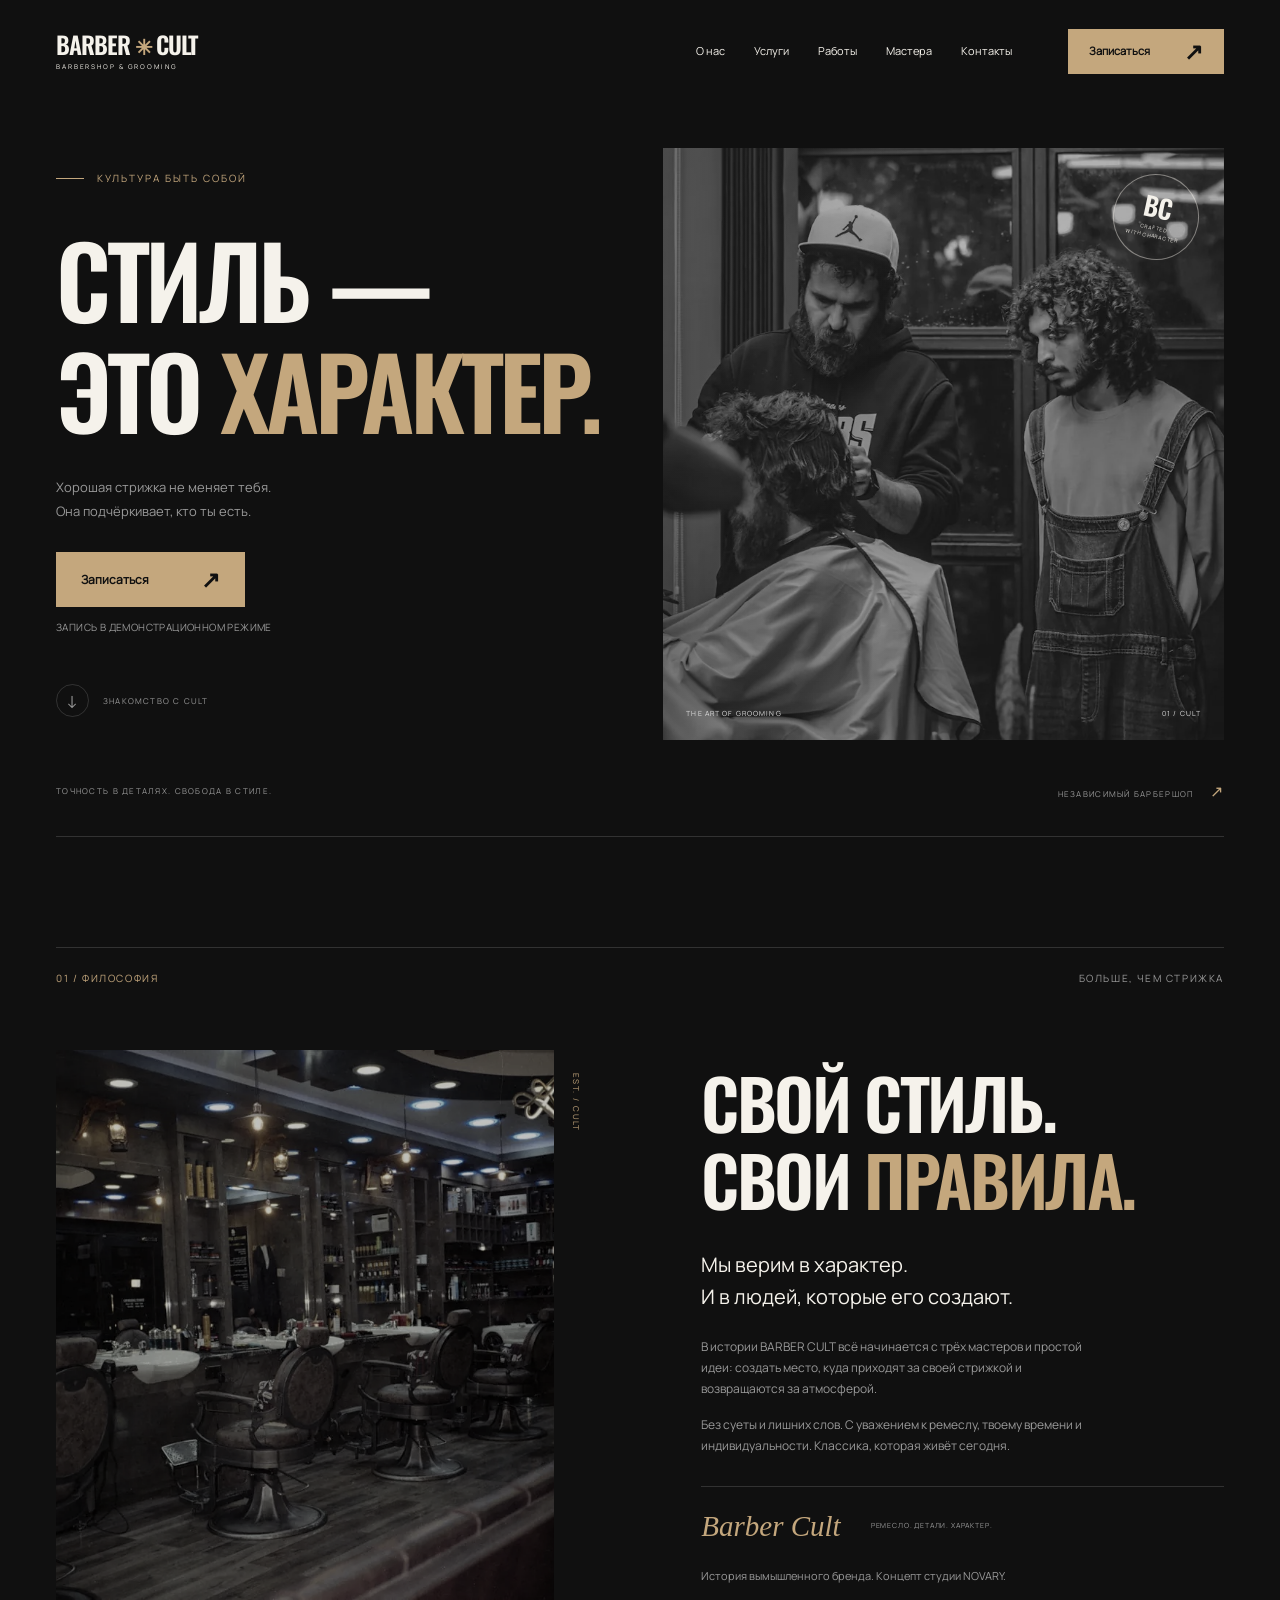
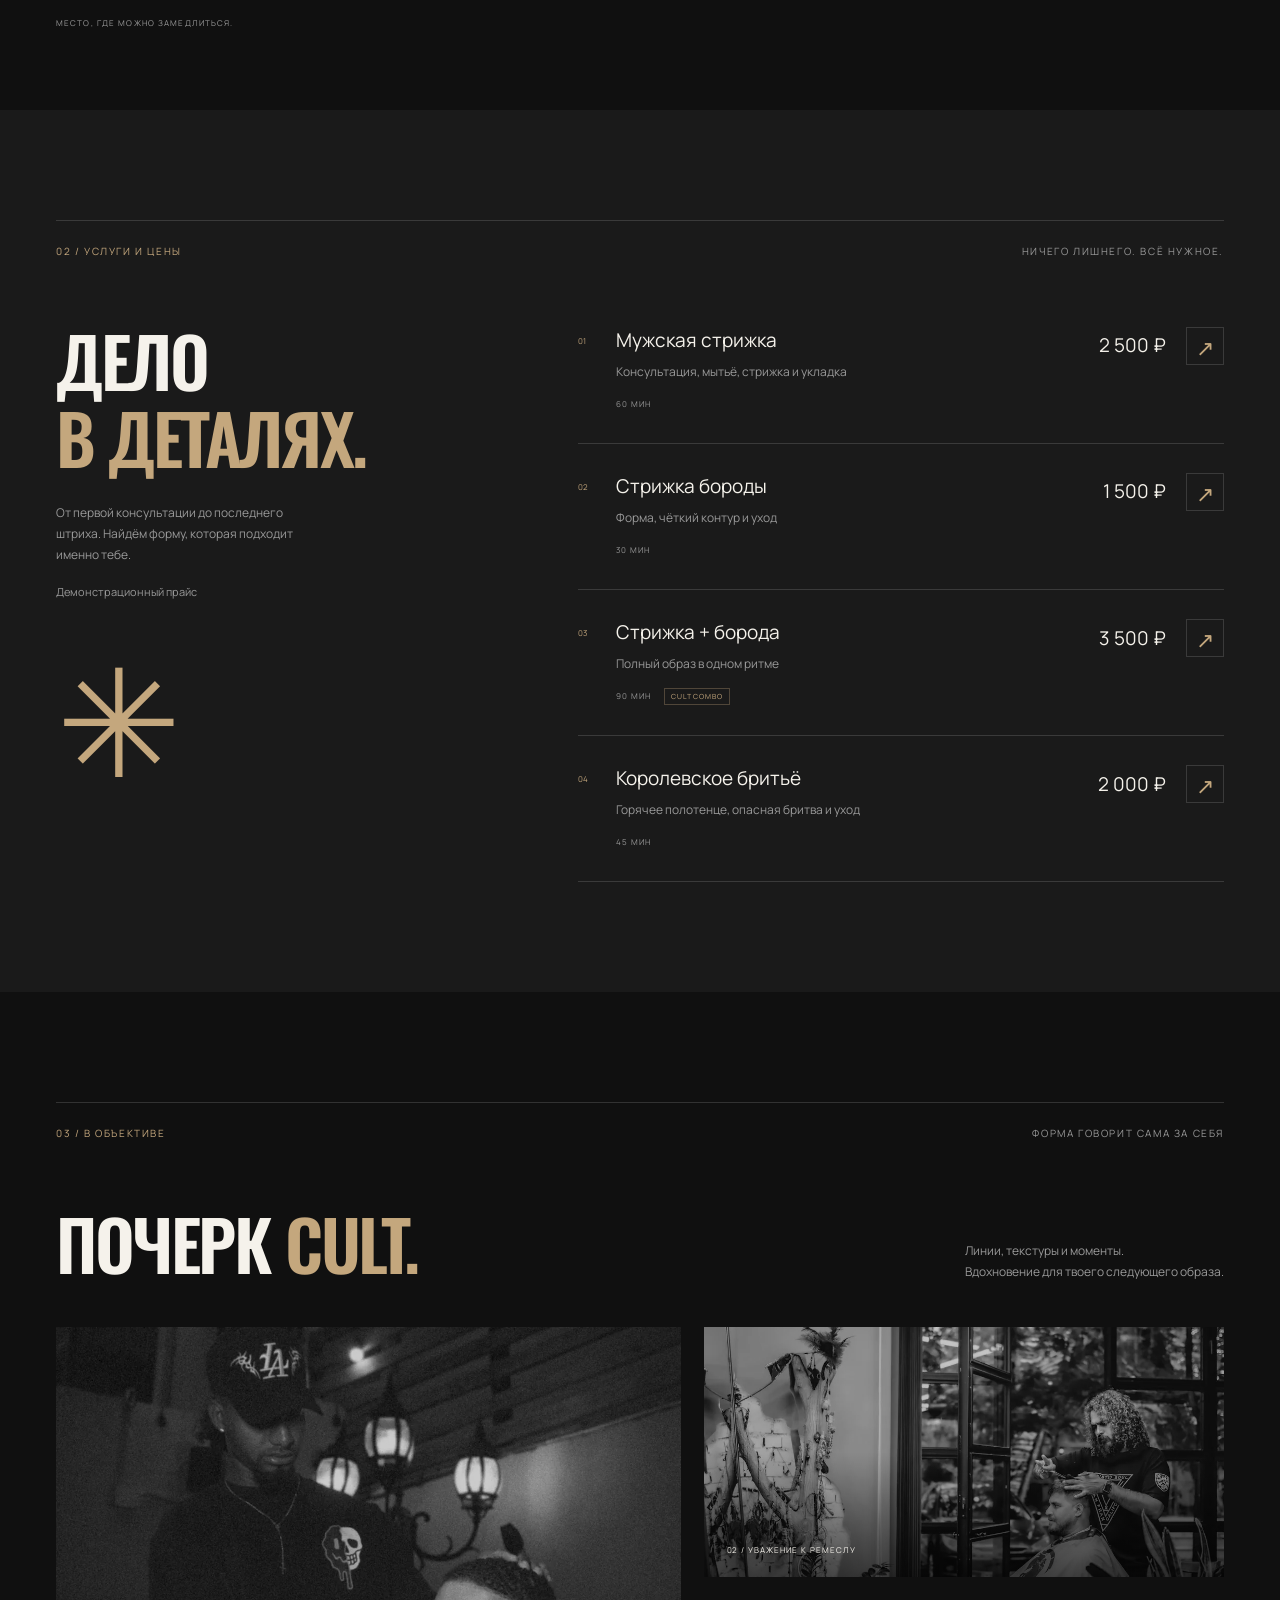
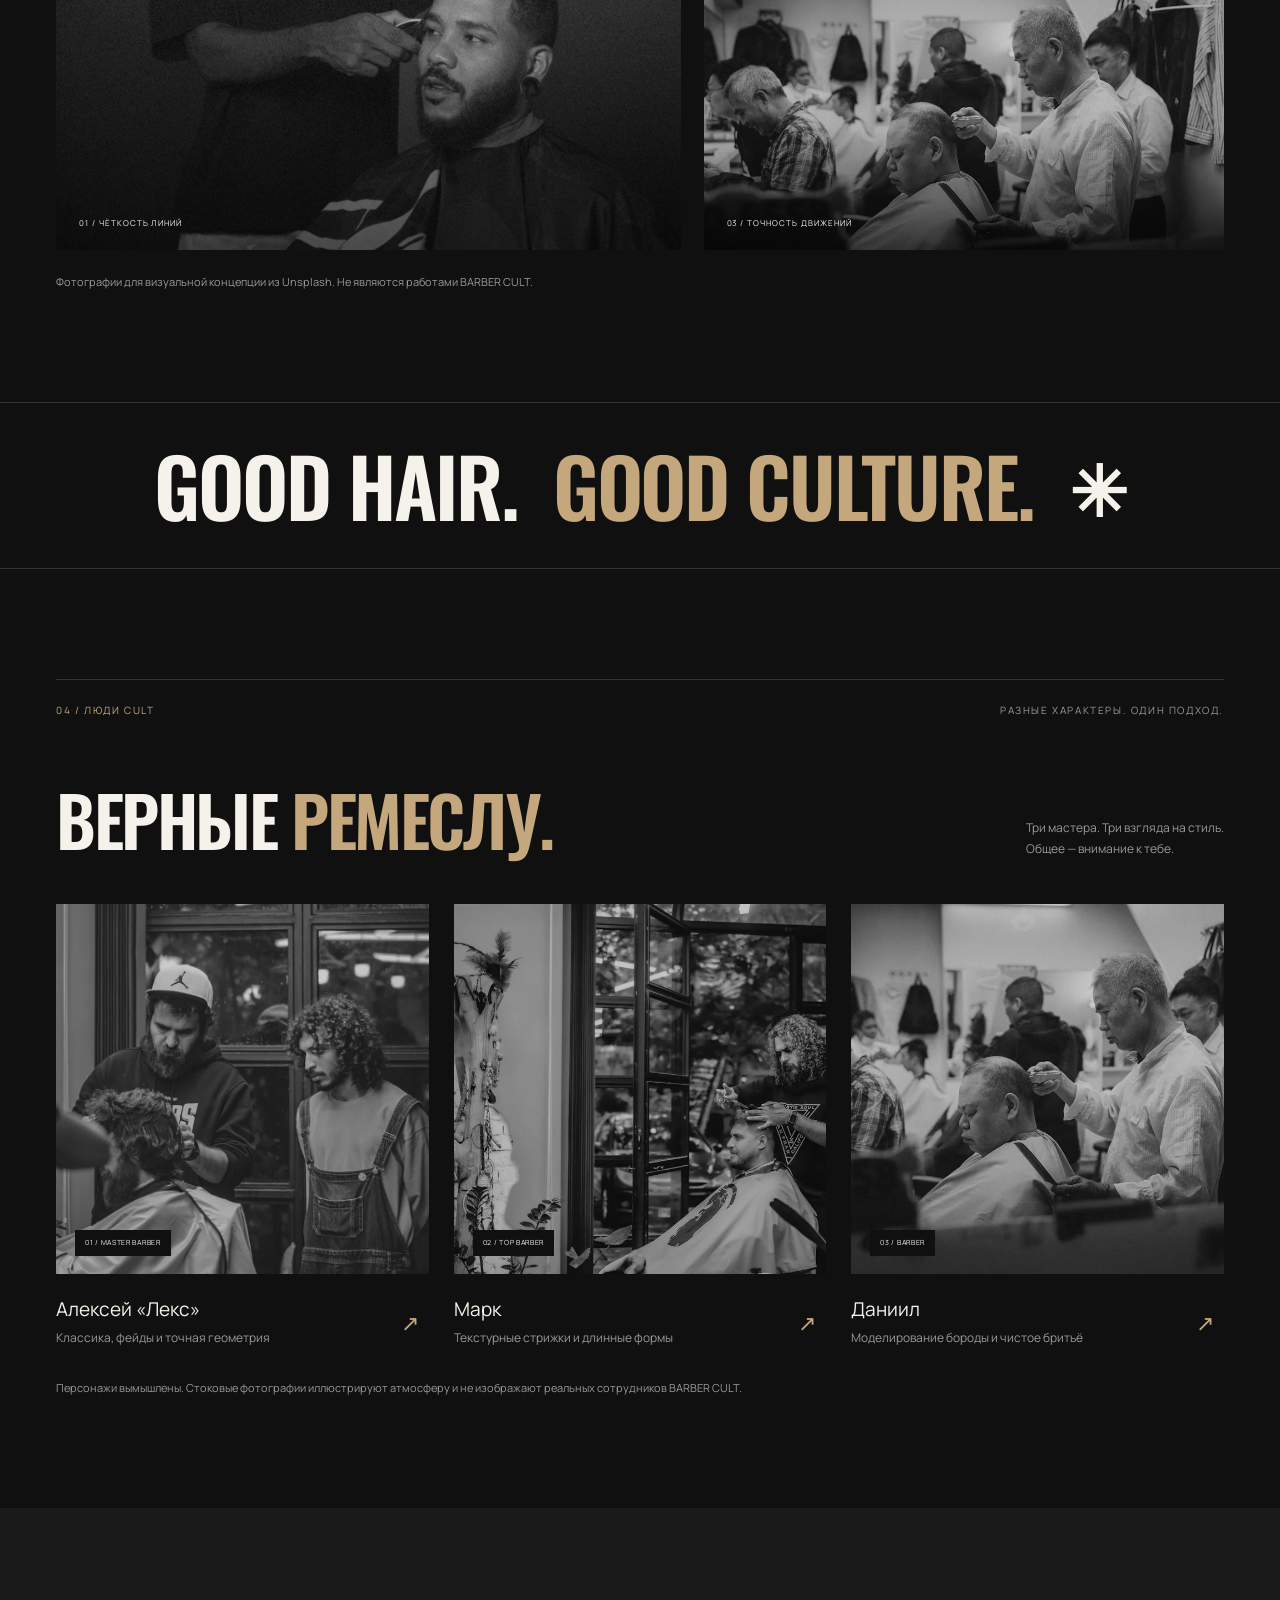
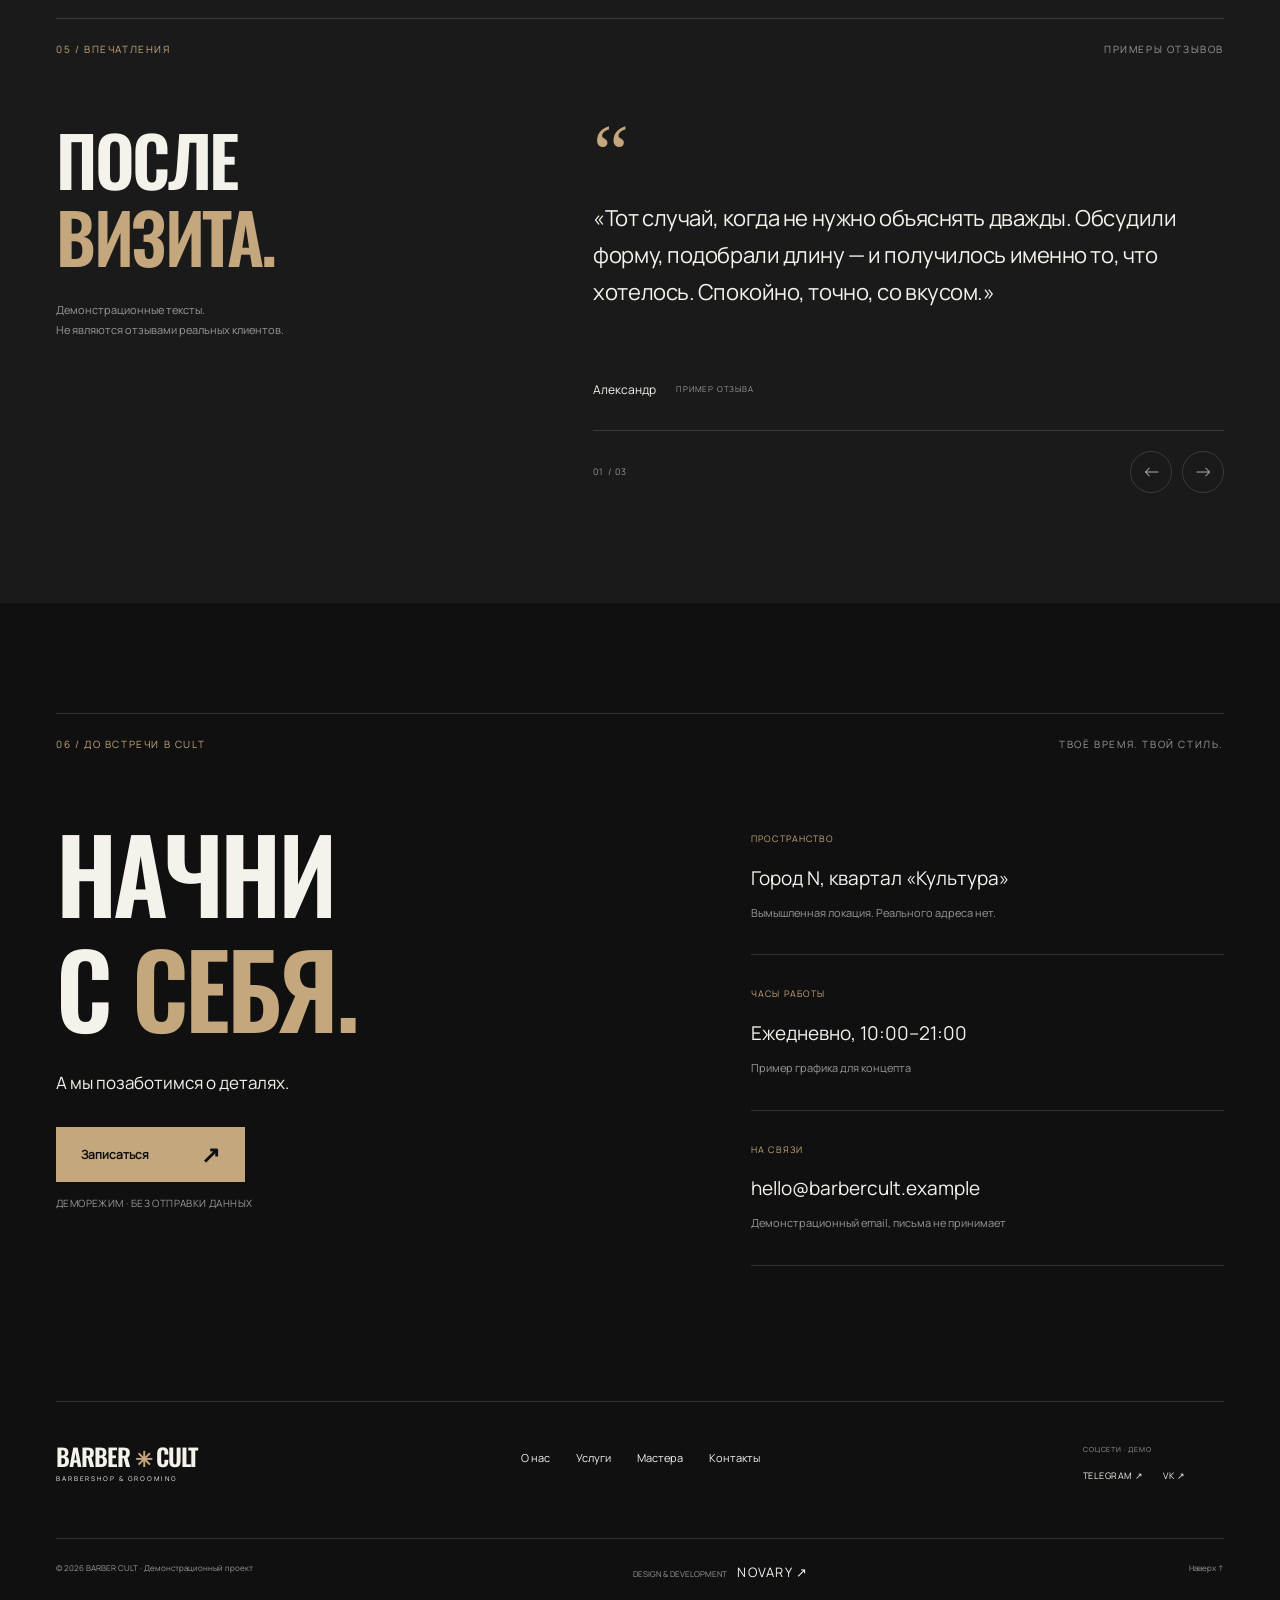
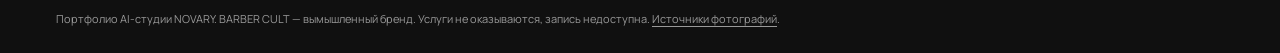
==== index.html @ 25500d40 "feat: complete BARBER CULT landing page" ====
<!doctype html>
<html lang="ru">
<head>
  <meta charset="utf-8">
  <meta name="viewport" content="width=device-width, initial-scale=1">
  <meta name="theme-color" content="#101010">
  <title>BARBER CULT — Стиль — это характер | Концепт NOVARY</title>
  <meta name="description" content="BARBER CULT — концепт барбершопа от AI-студии NOVARY. Мужские стрижки, культура ухода и внимание к деталям. Демонстрационный проект.">
  <meta property="og:title" content="BARBER CULT — Стиль — это характер">
  <meta property="og:description" content="Культура стрижки. Внимание к деталям. Демонстрационный проект NOVARY.">
  <meta property="og:type" content="website">
  <meta property="og:locale" content="ru_RU">
  <!-- После выбора домена: абсолютный og:image, og:url и canonical. -->
  <meta property="og:image" content="assets/images/hero.jpg">
  <meta property="og:image:alt" content="Барбер за работой — визуальная концепция BARBER CULT">
  <meta name="author" content="NOVARY">
  <link rel="icon" href="assets/favicon.svg" type="image/svg+xml">
  <link rel="stylesheet" href="styles.css">
  <script src="script.js" defer></script>
</head>
<body>
  <a class="skip-link" href="#main">Перейти к содержимому</a>
  <header class="header" id="top">
    <a class="logo" href="#top" aria-label="BARBER CULT — на главную">BARBER<span class="logo-star" aria-hidden="true">✳</span>CULT<span class="logo-sub">BARBERSHOP & GROOMING</span></a>
    <nav class="nav" id="navigation" aria-label="Основная навигация">
      <a href="#about">О нас</a><a href="#services">Услуги</a><a href="#gallery">Работы</a><a href="#team">Мастера</a><a href="#contacts">Контакты</a>
    </nav>
    <button type="button" disabled class="button button-small header-book" data-book>Записаться <span aria-hidden="true">↗</span></button>
    <button type="button" disabled class="menu-toggle" aria-controls="navigation" aria-expanded="false" aria-label="Открыть меню"><span></span><span></span></button>
  </header>
  <main id="main" tabindex="-1">
    <section class="hero" aria-labelledby="hero-title">
      <div class="hero-copy">
        <p class="eyebrow"><span class="small-line"></span> КУЛЬТУРА БЫТЬ СОБОЙ</p>
        <h1 id="hero-title">СТИЛЬ —<br>ЭТО <span>ХАРАКТЕР.</span></h1>
        <div class="hero-description"><p>Хорошая стрижка не меняет тебя.<br>Она подчёркивает, кто ты есть.</p><button type="button" disabled class="button" data-book>Записаться <span aria-hidden="true">↗</span></button><span class="micro">ЗАПИСЬ В ДЕМОНСТРАЦИОННОМ РЕЖИМЕ</span></div>
        <a class="scroll-link" href="#about"><span class="round-arrow" aria-hidden="true">↓</span> ЗНАКОМСТВО С CULT</a>
      </div>
      <figure class="hero-visual"><picture><source type="image/webp" srcset="assets/images/hero-small.webp 800w, assets/images/hero.webp 1800w" sizes="(max-width: 760px) calc(100vw - 40px), 48vw"><img src="assets/images/hero.jpg" srcset="assets/images/hero-small.jpg 800w, assets/images/hero.jpg 1800w" sizes="(max-width: 760px) calc(100vw - 40px), 48vw" alt="Барбер работает над стрижкой в атмосферной мастерской" width="1800" height="3200" fetchpriority="high"></picture><figcaption><span>THE ART OF GROOMING</span><span>01 / CULT</span></figcaption><div class="hero-seal" aria-hidden="true">BC<span>CRAFTED<br>WITH CHARACTER</span></div></figure>
      <div class="hero-bottom"><span>ТОЧНОСТЬ В ДЕТАЛЯХ. СВОБОДА В СТИЛЕ.</span><span>НЕЗАВИСИМЫЙ БАРБЕРШОП <span class="accent">↗</span></span></div>
    </section>

    <section class="section about container" id="about" aria-labelledby="about-title">
      <div class="section-kicker reveal"><span>01 / ФИЛОСОФИЯ</span><span>БОЛЬШЕ, ЧЕМ СТРИЖКА</span></div>
      <div class="about-grid">
        <figure class="about-photo reveal"><picture><source type="image/webp" srcset="assets/images/interior.webp"><img src="assets/images/interior.jpg" alt="Винтажные кожаные кресла и зеркала в барбершопе" width="1100" height="754" loading="lazy" decoding="async"></picture><figcaption>МЕСТО, ГДЕ МОЖНО ЗАМЕДЛИТЬСЯ.</figcaption></figure>
        <div class="about-copy reveal"><h2 id="about-title">СВОЙ СТИЛЬ.<br>СВОИ <span class="accent">ПРАВИЛА.</span></h2><p class="lead">Мы верим в характер.<br>И в людей, которые его создают.</p><p>В истории BARBER CULT всё начинается с трёх мастеров и простой идеи: создать место, куда приходят за своей стрижкой и возвращаются за атмосферой.</p><p>Без суеты и лишних слов. С уважением к ремеслу, твоему времени и индивидуальности. Классика, которая живёт сегодня.</p><div class="about-signature"><span class="signature">Barber Cult</span><span class="micro">РЕМЕСЛО. ДЕТАЛИ. ХАРАКТЕР.</span></div><p class="demo-note">История вымышленного бренда. Концепт студии NOVARY.</p></div>
      </div>
    </section>

    <section class="section services" id="services" aria-labelledby="services-title"><div class="container">
      <div class="section-kicker reveal"><span>02 / УСЛУГИ И ЦЕНЫ</span><span>НИЧЕГО ЛИШНЕГО. ВСЁ НУЖНОЕ.</span></div>
      <div class="services-layout"><div class="services-intro reveal"><h2 id="services-title">ДЕЛО<br><span class="accent">В ДЕТАЛЯХ.</span></h2><p>От первой консультации до последнего штриха. Найдём форму, которая подходит именно тебе.</p><span class="demo-note">Демонстрационный прайс</span><div class="craft-mark" aria-hidden="true">✳</div></div>
      <div class="service-list reveal">
        <article class="service-row"><span class="service-number">01</span><div><h3>Мужская стрижка</h3><p>Консультация, мытьё, стрижка и укладка</p><span class="micro">60 МИН</span></div><div class="service-end"><span class="price">2 500 ₽</span><button type="button" disabled data-book data-service="Мужская стрижка" aria-label="Выбрать мужскую стрижку" class="service-arrow">↗</button></div></article>
        <article class="service-row"><span class="service-number">02</span><div><h3>Стрижка бороды</h3><p>Форма, чёткий контур и уход</p><span class="micro">30 МИН</span></div><div class="service-end"><span class="price">1 500 ₽</span><button type="button" disabled data-book data-service="Стрижка бороды" aria-label="Выбрать стрижку бороды" class="service-arrow">↗</button></div></article>
        <article class="service-row"><span class="service-number">03</span><div><h3>Стрижка + борода</h3><p>Полный образ в одном ритме</p><span class="micro">90 МИН <span class="service-tag">CULT COMBO</span></span></div><div class="service-end"><span class="price">3 500 ₽</span><button type="button" disabled data-book data-service="Стрижка + борода" aria-label="Выбрать комплекс стрижка и борода" class="service-arrow">↗</button></div></article>
        <article class="service-row"><span class="service-number">04</span><div><h3>Королевское бритьё</h3><p>Горячее полотенце, опасная бритва и уход</p><span class="micro">45 МИН</span></div><div class="service-end"><span class="price">2 000 ₽</span><button type="button" disabled data-book data-service="Королевское бритьё" aria-label="Выбрать королевское бритьё" class="service-arrow">↗</button></div></article>
      </div></div>
    </div></section>

    <section class="section gallery container" id="gallery" aria-labelledby="gallery-title">
      <div class="section-kicker reveal"><span>03 / В ОБЪЕКТИВЕ</span><span>ФОРМА ГОВОРИТ САМА ЗА СЕБЯ</span></div>
      <div class="section-heading reveal"><h2 id="gallery-title">ПОЧЕРК <span class="accent">CULT.</span></h2><p>Линии, текстуры и моменты.<br>Вдохновение для твоего следующего образа.</p></div>
      <div class="gallery-grid">
        <figure class="gallery-item gallery-tall reveal"><picture><source type="image/webp" srcset="assets/images/detail.webp"><img src="assets/images/detail.jpg" alt="Точная работа машинкой над контуром мужской стрижки" width="1000" height="1777" loading="lazy" decoding="async"></picture><figcaption><span>01 / ЧЁТКОСТЬ ЛИНИЙ</span></figcaption></figure>
        <figure class="gallery-item reveal"><picture><source type="image/webp" srcset="assets/images/craft.webp"><img src="assets/images/craft.jpg" alt="Мастер создаёт форму стрижки" width="1000" height="667" loading="lazy" decoding="async"></picture><figcaption><span>02 / УВАЖЕНИЕ К РЕМЕСЛУ</span></figcaption></figure>
        <figure class="gallery-item reveal"><picture><source type="image/webp" srcset="assets/images/barber.webp"><img src="assets/images/barber.jpg" alt="Процесс стрижки ножницами и расчёской" width="1000" height="667" loading="lazy" decoding="async"></picture><figcaption><span>03 / ТОЧНОСТЬ ДВИЖЕНИЙ</span></figcaption></figure>
      </div><p class="demo-note gallery-note">Фотографии для визуальной концепции из Unsplash. Не являются работами BARBER CULT.</p>
    </section>

    <div class="statement" aria-hidden="true"><span>GOOD HAIR.</span><span class="accent">GOOD CULTURE.</span><span>✳</span></div>

    <section class="section team container" id="team" aria-labelledby="team-title">
      <div class="section-kicker reveal"><span>04 / ЛЮДИ CULT</span><span>РАЗНЫЕ ХАРАКТЕРЫ. ОДИН ПОДХОД.</span></div>
      <div class="section-heading reveal"><h2 id="team-title">ВЕРНЫЕ <span class="accent">РЕМЕСЛУ.</span></h2><p>Три мастера. Три взгляда на стиль.<br>Общее — внимание к тебе.</p></div>
      <div class="team-grid">
        <article class="team-member reveal"><div class="team-image"><picture><source type="image/webp" srcset="assets/images/hero-small.webp 800w, assets/images/hero.webp 1800w" sizes="(max-width: 760px) calc(100vw - 40px), (max-width: 1100px) calc((100vw - 114px) / 3), (max-width: 1440px) calc((100vw - 162px) / 3), 426px"><img src="assets/images/hero.jpg" srcset="assets/images/hero-small.jpg 800w, assets/images/hero.jpg 1800w" sizes="(max-width: 760px) calc(100vw - 40px), (max-width: 1100px) calc((100vw - 114px) / 3), (max-width: 1440px) calc((100vw - 162px) / 3), 426px" alt="Иллюстрация образа барбера для концепта Алексея" width="1800" height="3200" loading="lazy" decoding="async" class="portrait-one"></picture><span>01 / MASTER BARBER</span></div><div class="team-caption"><div><h3>Алексей «Лекс»</h3><p>Классика, фейды и точная геометрия</p></div><button type="button" disabled class="service-arrow" data-book data-master="Алексей «Лекс»" aria-label="Выбрать мастера Алексея">↗</button></div></article>
        <article class="team-member reveal"><div class="team-image"><picture><source type="image/webp" srcset="assets/images/craft.webp"><img src="assets/images/craft.jpg" alt="Иллюстрация образа барбера для концепта Марка" width="1000" height="667" loading="lazy" decoding="async" class="portrait-two"></picture><span>02 / TOP BARBER</span></div><div class="team-caption"><div><h3>Марк</h3><p>Текстурные стрижки и длинные формы</p></div><button type="button" disabled class="service-arrow" data-book data-master="Марк" aria-label="Выбрать мастера Марка">↗</button></div></article>
        <article class="team-member reveal"><div class="team-image"><picture><source type="image/webp" srcset="assets/images/barber.webp"><img src="assets/images/barber.jpg" alt="Иллюстрация образа барбера для концепта Даниила" width="1000" height="667" loading="lazy" decoding="async" class="portrait-three"></picture><span>03 / BARBER</span></div><div class="team-caption"><div><h3>Даниил</h3><p>Моделирование бороды и чистое бритьё</p></div><button type="button" disabled class="service-arrow" data-book data-master="Даниил" aria-label="Выбрать мастера Даниила">↗</button></div></article>
      </div><p class="demo-note">Персонажи вымышлены. Стоковые фотографии иллюстрируют атмосферу и не изображают реальных сотрудников BARBER CULT.</p>
    </section>

    <section class="section reviews" id="reviews" aria-labelledby="reviews-title"><div class="container"><div class="section-kicker reveal"><span>05 / ВПЕЧАТЛЕНИЯ</span><span>ПРИМЕРЫ ОТЗЫВОВ</span></div><div class="reviews-layout"><div class="reveal"><h2 id="reviews-title">ПОСЛЕ<br><span class="accent">ВИЗИТА.</span></h2><p class="demo-note">Демонстрационные тексты.<br>Не являются отзывами реальных клиентов.</p></div><div class="review-content reveal"><span class="quote-mark" aria-hidden="true">“</span><div class="review" aria-live="polite" aria-atomic="true"><blockquote id="review-text">«Тот случай, когда не нужно объяснять дважды. Обсудили форму, подобрали длину — и получилось именно то, что хотелось. Спокойно, точно, со вкусом.»</blockquote><div class="review-author"><span id="review-author">Александр</span><span>ПРИМЕР ОТЗЫВА</span></div></div><div class="review-controls"><span class="micro"><span id="review-index">01</span> / 03</span><div><button type="button" disabled id="review-prev" class="round-arrow" aria-label="Предыдущий пример отзыва">←</button><button type="button" disabled id="review-next" class="round-arrow" aria-label="Следующий пример отзыва">→</button></div></div></div></div></div></section>

    <section class="section contacts container" id="contacts" aria-labelledby="contacts-title"><div class="section-kicker reveal"><span>06 / ДО ВСТРЕЧИ В CULT</span><span>ТВОЁ ВРЕМЯ. ТВОЙ СТИЛЬ.</span></div><div class="contacts-layout"><div class="reveal"><h2 id="contacts-title">НАЧНИ<br>С <span class="accent">СЕБЯ.</span></h2><p class="lead">А мы позаботимся о деталях.</p><button type="button" disabled class="button" data-book>Записаться <span aria-hidden="true">↗</span></button><p class="micro booking-caption">ДЕМОРЕЖИМ · БЕЗ ОТПРАВКИ ДАННЫХ</p></div><div class="contact-details reveal"><div><span class="micro accent">ПРОСТРАНСТВО</span><p>Город N, квартал «Культура»</p><span class="demo-note">Вымышленная локация. Реального адреса нет.</span></div><div><span class="micro accent">ЧАСЫ РАБОТЫ</span><p>Ежедневно, 10:00–21:00</p><span class="demo-note">Пример графика для концепта</span></div><div><span class="micro accent">НА СВЯЗИ</span><p>hello@barbercult.example</p><span class="demo-note">Демонстрационный email, письма не принимает</span></div></div></div></section>
  </main>
  <footer class="footer container"><div class="footer-main"><a class="logo" href="#top">BARBER<span class="logo-star" aria-hidden="true">✳</span>CULT<span class="logo-sub">BARBERSHOP & GROOMING</span></a><nav aria-label="Навигация в подвале"><a href="#about">О нас</a><a href="#services">Услуги</a><a href="#team">Мастера</a><a href="#contacts">Контакты</a></nav><div class="socials"><span class="micro">СОЦСЕТИ · ДЕМО</span><button type="button" disabled class="text-button" data-social="Telegram">TELEGRAM ↗</button><button type="button" disabled class="text-button" data-social="VK">VK ↗</button></div></div><div class="footer-bottom"><span>© <span id="year">2026</span> BARBER CULT · Демонстрационный проект</span><span>DESIGN & DEVELOPMENT <a href="#project-note" class="studio">NOVARY ↗</a></span><a href="#top">Наверх ↑</a></div><p id="project-note" class="project-note">Портфолио AI-студии NOVARY. BARBER CULT — вымышленный бренд. Услуги не оказываются, запись недоступна. <a href="credits.html">Источники фотографий</a>.</p></footer>
  <dialog id="booking-dialog" aria-labelledby="dialog-title" aria-describedby="dialog-description"><button type="button" disabled class="dialog-close" aria-label="Закрыть окно">×</button><p class="eyebrow">BARBER CULT / ДЕМОРЕЖИМ</p><h2 id="dialog-title">ТВОЙ СЛЕДУЮЩИЙ<br><span class="accent">ОБРАЗ.</span></h2><p id="dialog-description">Это демонстрационный проект NOVARY. Настоящая запись недоступна: данные не собираются и никуда не отправляются.</p><p id="booking-selection" class="booking-selection" hidden></p><div class="dialog-actions"><button type="button" disabled class="button" id="dialog-services">Посмотреть услуги <span aria-hidden="true">↗</span></button><button type="button" disabled class="text-button dialog-dismiss">Вернуться на сайт</button></div></dialog>
  <noscript><p class="noscript-note">JavaScript отключён. Навигация и информация доступны. Запись в этом демонстрационном проекте не ведётся.</p></noscript>
</body>
</html>
---- styles.css ----
@font-face{font-family:Oswald;src:url('assets/fonts/oswald.woff') format('woff'),url('assets/fonts/oswald.ttf') format('truetype');font-style:normal;font-weight:600;font-display:swap}
@font-face{font-family:Manrope;src:url('assets/fonts/manrope.woff') format('woff'),url('assets/fonts/manrope.ttf') format('truetype');font-style:normal;font-weight:400;font-display:swap}
:root{--bg:#101010;--surface:#1a1a1a;--text:#f5f2eb;--muted:#999;--accent:#c4a77d;--line:#ffffff24;--heading:Oswald,'Arial Narrow',Impact,sans-serif;--body:Manrope,Arial,sans-serif}
[hidden]{display:none!important}
*{box-sizing:border-box}html{scroll-behavior:smooth;scroll-padding-top:100px}body{margin:0;background:var(--bg);color:var(--text);font:14px/1.75 var(--body);-webkit-font-smoothing:antialiased}body.locked{overflow:hidden}::selection{background:var(--accent);color:var(--bg)}a{color:inherit;text-decoration:none}button{font:inherit;color:inherit;cursor:pointer}button,a{-webkit-tap-highlight-color:transparent}button{border:0}button:disabled{opacity:.4;cursor:not-allowed}button:active{transform:translateY(1px)}:focus-visible{outline:2px solid var(--accent);outline-offset:6px}img{display:block;width:100%;height:100%;object-fit:cover}figure,p,h1,h2,h3,blockquote{margin:0}p{color:var(--muted)}h1,h2{font-family:var(--heading);font-weight:600;line-height:1.12;letter-spacing:-.035em}h2{font-size:clamp(46px,5.4vw,80px)}h3{font-size:20px;font-weight:400;line-height:1.4}.accent{color:var(--accent)}.container{width:calc(100% - 112px);max-width:1328px;margin-inline:auto}.section{padding-block:110px}.section-kicker{display:flex;justify-content:space-between;gap:24px;border-top:1px solid var(--line);padding-top:22px;margin-bottom:62px;font-size:10px;letter-spacing:.16em}.section-kicker>span:first-child{color:var(--accent)}.section-kicker>span:last-child{color:var(--muted)}.eyebrow{font-size:10px;letter-spacing:.2em;color:var(--accent);display:flex;align-items:center;gap:13px}.small-line{width:28px;height:1px;background:var(--accent)}.micro{font-size:9px;line-height:1.7;letter-spacing:.12em}.demo-note{font-size:11px;line-height:1.8;color:var(--muted)}.button{min-height:54px;display:inline-flex;justify-content:space-between;align-items:center;gap:52px;padding:15px 24px;background:var(--accent);color:var(--bg);font-size:12px;font-weight:600;border:1px solid var(--accent);transition:background .25s,border-color .25s}.button:hover{background:#ddc6a5;border-color:#ddc6a5}.button>span{font-size:23px;line-height:1}.button-small{min-height:44px;padding:10px 20px;font-size:11px;gap:34px}.round-arrow{display:inline-grid;place-items:center;width:42px;height:42px;border:1px solid var(--line);border-radius:50%;font-size:19px;background:transparent;transition:color .25s,border-color .25s,background .25s}.round-arrow:hover{border-color:var(--accent);color:var(--accent)}.header{height:102px;padding-inline:56px;display:flex;align-items:center;gap:30px;max-width:1600px;margin:auto}.logo{font-family:var(--heading);font-size:24px;font-weight:600;line-height:1;white-space:nowrap;letter-spacing:-.045em;position:relative}.logo-star{font-size:21px;color:var(--accent);padding-inline:5px}.logo-sub{display:block;font-family:var(--body);font-size:6.5px;letter-spacing:.29em;font-weight:400;margin-top:8px}.nav{display:flex;gap:29px;margin-left:auto;margin-right:26px;font-size:11px}.nav a,.footer nav a{transition:color .2s}.nav a:hover,.nav a[aria-current],.footer a:hover{color:var(--accent)}.menu-toggle{display:none}.hero{position:relative;max-width:1600px;margin:auto;padding:46px 56px 0;display:grid;grid-template-columns:1fr 48%;min-height:735px}.hero-copy{padding-top:22px;position:relative;z-index:2}.hero h1{font-size:clamp(70px,7.75vw,122px);line-height:1.12;position:relative;margin-top:35px;margin-right:-185px;letter-spacing:-.04em;pointer-events:none}.hero h1>span{color:var(--accent)}.hero-description{margin-top:30px}.hero-description p{font-size:13px;line-height:1.9;max-width:300px;margin-bottom:28px}.hero-description .micro{display:block;color:var(--muted);font-size:7px;margin-top:12px;letter-spacing:.1em}.scroll-link{margin-top:48px;display:inline-flex;align-items:center;gap:14px;font-size:8px;letter-spacing:.15em;color:var(--muted)}.scroll-link:hover{color:var(--text)}.scroll-link .round-arrow{width:33px;height:33px;font-size:17px}.hero-visual{position:relative;height:592px;background:var(--surface)}.hero-visual img{object-position:50% 52%;filter:grayscale(1) brightness(.7);height:100%}.hero-visual:after{content:'';position:absolute;inset:0;background:linear-gradient(90deg,#10101036,transparent 45%)}.hero-visual figcaption{position:absolute;bottom:20px;left:23px;right:23px;display:flex;justify-content:space-between;font-size:7px;letter-spacing:.16em;z-index:1;color:#ddd}.hero-seal{position:absolute;z-index:3;right:25px;top:26px;width:86px;height:86px;border:1px solid #f5f2eb70;border-radius:50%;display:flex;align-items:center;justify-content:center;flex-direction:column;font:26px/1 var(--heading);transform:rotate(12deg)}.hero-seal span{font:5px/1.6 var(--body);letter-spacing:.17em;text-align:center;margin-top:5px}.hero-bottom{grid-column:1/-1;display:flex;justify-content:space-between;align-items:center;gap:20px;border-bottom:1px solid var(--line);padding:28px 0;font-size:8px;letter-spacing:.16em;color:var(--muted)}.hero-bottom .accent{font-size:16px;margin-left:12px}.about-grid{display:grid;grid-template-columns:1fr 1fr;gap:10.5%;align-items:center}.about-photo{position:relative;height:550px;margin-right:25px}.about-photo img{filter:grayscale(.65) brightness(.76);object-position:48% center}.about-photo:after{content:'EST. / CULT';position:absolute;right:-29px;top:23px;writing-mode:vertical-rl;font-size:8px;letter-spacing:.18em;color:var(--accent)}.about-photo figcaption{font-size:8px;letter-spacing:.14em;color:var(--muted);margin-top:16px}.about-copy h2{margin-bottom:30px}.lead{font-size:20px;line-height:1.6;color:var(--text)}.about-copy .lead{margin-bottom:23px}.about-copy>p:not(.lead){max-width:400px;margin-top:15px;font-size:12px}.about-signature{display:flex;align-items:center;gap:30px;margin-top:30px;padding-top:23px;border-top:1px solid var(--line)}.signature{font:italic 29px Georgia,serif;color:var(--accent);white-space:nowrap}.about-signature .micro{font-size:7px;color:var(--muted)}.about-copy>p.demo-note{font-size:10px;margin-top:23px}.services{background:var(--surface)}.services-layout{display:grid;grid-template-columns:1fr 1.55fr;gap:9%}.services-intro>p{font-size:12px;max-width:270px;margin:25px 0 14px}.services-intro>.demo-note{font-size:10px}.craft-mark{font:150px/1 var(--body);color:var(--accent);margin-top:42px}.service-row{display:grid;grid-template-columns:22px 1fr auto;gap:16px;align-items:start;padding:29px 0;border-bottom:1px solid var(--line)}.service-row:first-child{padding-top:5px}.service-number{color:var(--accent);font-size:8px;padding-top:7px}.service-row h3{font-size:19px}.service-row p{font-size:10px;margin:7px 0 8px}.service-row .micro{color:var(--muted);font-size:8px}.service-end{display:flex;align-items:center;gap:20px}.price{font-size:19px;white-space:nowrap}.service-arrow{width:38px;height:38px;background:transparent;color:var(--accent);border:1px solid var(--line);font-size:22px;flex-shrink:0;transition:background .2s,color .2s,border-color .2s}.service-arrow:hover{background:var(--accent);border-color:var(--accent);color:var(--bg)}.service-tag{color:var(--accent);border:1px solid #c4a77d50;margin-left:10px;padding:3px 6px;font-size:7px}.section-heading{display:flex;align-items:end;justify-content:space-between;gap:30px;margin-bottom:45px}.section-heading>p{font-size:11px;max-width:280px}.gallery-grid{display:grid;grid-template-columns:1.2fr 1fr;gap:23px}.gallery-item{position:relative;height:250px;overflow:hidden;background:var(--surface)}.gallery-tall{grid-row:span 2;height:523px}.gallery-item img{filter:grayscale(1) brightness(.8);transition:filter .5s,transform .7s;object-position:center 42%}.gallery-item:hover img{filter:grayscale(.2) brightness(.9);transform:scale(1.035)}.gallery-item:after{content:'';position:absolute;inset:50% 0 0;background:linear-gradient(transparent,#0009);pointer-events:none}.gallery-item figcaption{position:absolute;bottom:20px;left:23px;right:23px;display:flex;justify-content:space-between;align-items:center;z-index:1;font-size:8px;letter-spacing:.12em}.gallery-note{margin-top:22px;font-size:10px}.statement{overflow:hidden;white-space:nowrap;display:flex;gap:35px;justify-content:center;align-items:center;padding:34px 0;border-block:1px solid var(--line);font:600 clamp(44px,6.3vw,96px)/1.2 var(--heading);letter-spacing:-.025em}.statement>span:last-child{font-size:70px}.team-grid{display:grid;grid-template-columns:repeat(3,1fr);gap:25px}.team-image{height:370px;overflow:hidden;position:relative;background:var(--surface)}.team-image img{filter:grayscale(1) brightness(.8);transition:filter .4s,transform .6s}.team-member:hover img{filter:grayscale(.35);transform:scale(1.025)}.team-image span{position:absolute;bottom:18px;left:19px;font-size:7px;letter-spacing:.1em;background:var(--bg);padding:7px 10px}.team-image img.portrait-one{object-position:20% 40%;object-fit:cover}.team-image img.portrait-two{object-position:50% 32%}.team-image img.portrait-three{object-position:48% 25%}.team-caption{display:flex;justify-content:space-between;gap:10px;align-items:center;margin-top:22px}.team-caption h3{font-size:19px}.team-caption p{font-size:10px;margin-top:5px}.team-caption .service-arrow{border:0}.team>.demo-note{margin-top:30px;font-size:10px;max-width:750px}.reviews{background:var(--surface)}.reviews-layout{display:grid;grid-template-columns:1fr 1.5fr;gap:10%}.reviews-layout .demo-note{margin-top:25px;font-size:10px}.quote-mark{font:80px/.8 Georgia,serif;color:var(--accent);display:block;margin-bottom:15px}.review blockquote{font-size:22px;line-height:1.7;letter-spacing:-.02em;min-height:151px}.review-author{display:flex;align-items:center;gap:20px;margin-top:28px}.review-author>span:first-child{font-size:12px}.review-author>span:last-child{font-size:8px;color:var(--muted);letter-spacing:.1em}.review-controls{display:flex;justify-content:space-between;align-items:center;border-top:1px solid var(--line);padding-top:20px;margin-top:30px;color:var(--muted)}.review-controls>div{display:flex;gap:10px}.contacts-layout{display:grid;grid-template-columns:1.1fr 1fr;gap:15%}.contacts h2{font-size:clamp(65px,8vw,118px)}.contacts .lead{margin:24px 0 31px;font-size:17px}.booking-caption{margin-top:13px;font-size:7px}.contact-details{padding-top:10px}.contact-details>div{padding-bottom:30px;margin-bottom:25px;border-bottom:1px solid var(--line)}.contact-details p{font-size:19px;color:var(--text);margin:12px 0 5px;overflow-wrap:anywhere}.contact-details .demo-note{font-size:10px}.footer{border-top:1px solid var(--line);padding-top:42px;padding-bottom:25px}.footer-main{display:flex;justify-content:space-between;align-items:start;gap:30px;margin-bottom:50px}.footer nav{display:flex;gap:26px;font-size:11px;padding-top:4px}.socials{display:grid;grid-template-columns:1fr 1fr;gap:8px 20px}.socials .micro{grid-column:1/-1;color:var(--muted);font-size:7px}.text-button{background:none;padding:0;font-size:9px;text-align:left;letter-spacing:.05em}.text-button:hover{color:var(--accent)}.footer-bottom{border-top:1px solid var(--line);padding-top:22px;display:flex;justify-content:space-between;gap:20px;font-size:8px;color:var(--muted)}.studio{font-size:13px;letter-spacing:.1em;color:var(--text);margin-left:8px}.project-note{font-size:9px;color:var(--muted);margin-top:25px;max-width:820px}.project-note a{text-decoration:underline;text-underline-offset:3px}.skip-link{position:fixed;top:10px;left:10px;z-index:20;padding:12px 20px;background:var(--accent);color:var(--bg);transform:translateY(-160%)}.skip-link:focus{transform:none}dialog{background:var(--surface);color:var(--text);border:1px solid var(--line);width:min(570px,calc(100% - 32px));padding:50px;max-height:calc(100dvh - 40px);overflow:auto}dialog::backdrop{background:#000b;backdrop-filter:blur(6px)}dialog h2{font-size:48px;margin:28px 0 22px}dialog>p:not(.eyebrow){font-size:12px}.dialog-close{position:absolute;right:16px;top:10px;background:transparent;font-size:28px;color:var(--muted);width:40px;height:40px}.dialog-close:hover{color:var(--text)}.dialog-actions{display:flex;flex-direction:column;gap:22px;margin-top:30px}.dialog-actions>.text-button{text-align:center}.booking-selection{border-block:1px solid var(--line);padding:16px 0;margin-top:20px;color:var(--accent);white-space:pre-line}.noscript-note{padding:20px;text-align:center}.js .reveal{opacity:0;transform:translateY(22px);transition:opacity .7s ease,transform .7s ease}.js .reveal.visible{opacity:1;transform:none}
@media(min-width:1600px){.hero h1{font-size:124px}}
@media(max-width:1100px){.container{width:calc(100% - 64px)}.header{padding-inline:32px;gap:20px}.nav{gap:18px;margin-right:10px}.hero{padding-inline:32px;grid-template-columns:1fr 47%;min-height:680px}.hero h1{font-size:8.8vw;margin-right:-160px}.hero-visual{height:550px}.hero-description{margin-top:30px}.hero-description p{font-size:12px}.hero-seal{width:70px;height:70px;font-size:22px}.section{padding-block:85px}.about-grid{gap:7%}.about-photo{height:490px;margin-right:10px}.about-copy>p:not(.lead){font-size:11px}.about-signature{gap:15px}.about-signature .micro{font-size:6px}.services-layout{gap:6%;grid-template-columns:1fr 1.7fr}.service-end{gap:10px}.service-row{gap:10px}.service-row h3{font-size:17px}.price{font-size:17px}.team-image{height:300px}.team-caption h3{font-size:16px}.team-caption p{font-size:9px}.review blockquote{font-size:19px;min-height:160px}.footer nav{gap:18px}}
@media(max-width:760px){html{scroll-padding-top:30px}.container{width:calc(100% - 40px)}.header{height:82px;padding-inline:20px;gap:20px}.logo{font-size:22px}.logo-sub{font-size:6px}.header-book{margin-left:auto;min-height:38px;padding:8px 12px;gap:15px;font-size:10px}.header-book>span{font-size:18px}.menu-toggle{display:flex;flex-direction:column;gap:6px;justify-content:center;width:30px;height:42px;background:transparent;position:relative;z-index:12;padding:0}.menu-toggle>span{width:24px;height:1px;background:var(--text);transition:transform .25s}.menu-toggle[aria-expanded=true]>span:first-child{transform:translateY(3.5px) rotate(45deg)}.menu-toggle[aria-expanded=true]>span:last-child{transform:translateY(-3.5px) rotate(-45deg)}.nav{display:none;position:absolute;top:82px;left:0;right:0;z-index:10;background:var(--surface);padding:30px 25px 40px;border-block:1px solid var(--line);margin:0;box-shadow:0 30px 40px #0008}.nav.open{display:flex;flex-direction:column;gap:0}.nav a{font-size:23px;padding:10px 0}.hero{padding:26px 20px 0;display:block;min-height:0}.hero-copy{padding-top:0}.hero .eyebrow{font-size:8px}.hero h1{font-size:clamp(56px,11.5vw,87px);margin:25px 0 0;line-height:1.13;position:relative;z-index:2}.hero-description{margin:24px 0 0;display:grid;grid-template-columns:1fr auto;align-items:center;gap:12px}.hero-description p{font-size:11px;margin:0;line-height:1.8}.hero-description .button{gap:20px;padding:12px 16px;min-height:48px;font-size:11px}.hero-description .micro{grid-column:2;font-size:5px;margin:0;letter-spacing:0}.scroll-link{display:none}.hero-visual{height:420px;margin-top:30px}.hero-visual img{object-position:50% 47%;filter:grayscale(1) brightness(.85)}.hero-seal{top:20px;right:20px}.hero-bottom{padding:20px 0;font-size:6px;line-height:1.8}.hero-bottom>span:first-child{max-width:160px}.hero-bottom>span:last-child{text-align:right;max-width:150px}.section{padding-block:64px}.section-kicker{margin-bottom:35px;padding-top:17px;font-size:8px;gap:20px}.section-kicker>span:last-child{text-align:right;font-size:7px;max-width:160px}h2{font-size:48px}.about-grid{display:flex;flex-direction:column-reverse;gap:40px;align-items:stretch}.about-copy h2{margin-bottom:23px}.about-copy>p:not(.lead){font-size:12px;max-width:100%}.about-copy .lead{font-size:18px}.about-signature{justify-content:space-between;gap:20px}.about-signature .micro{font-size:7px}.about-photo{height:400px;margin:0 22px 20px 0}.about-photo figcaption{font-size:7px}.about-photo:after{right:-24px;font-size:7px}.services-layout{display:block}.services-intro{position:relative}.services-intro h2{max-width:290px}.services-intro>p{max-width:280px;font-size:12px}.craft-mark{position:absolute;right:2px;top:4px;font-size:80px;margin:0;opacity:.45}.service-list{margin-top:36px}.service-row{grid-template-columns:16px 1fr auto;gap:8px;padding:24px 0}.service-row:first-child{padding-top:24px;border-top:1px solid var(--line)}.service-row h3{font-size:16px}.service-row p{font-size:9px;max-width:195px;line-height:1.7}.service-number{font-size:7px}.service-row .micro{font-size:7px}.price{font-size:15px}.service-end{gap:9px;align-items:center}.service-arrow{height:30px;width:30px;font-size:18px}.service-tag{margin-left:5px;font-size:6px}.section-heading{display:block;margin-bottom:30px}.section-heading>p{margin-top:20px;font-size:11px;max-width:100%}.gallery-grid{gap:12px;grid-template-columns:1fr 1fr}.gallery-tall{grid-column:1/-1;grid-row:auto;height:420px}.gallery-item:not(.gallery-tall){height:260px}.gallery-item figcaption{left:12px;right:12px;bottom:12px;font-size:6px;gap:8px}.gallery-note{font-size:9px}.statement{gap:18px;padding:25px 0;font-size:43px;justify-content:start;padding-left:20px}.statement>span:last-child{font-size:40px}.team-grid{grid-template-columns:1fr;gap:38px}.team-image{height:420px}.team-caption{margin-top:18px}.team-caption h3{font-size:21px}.team-caption p{font-size:11px}.team-image img.portrait-one{object-position:50% 42%}.team-caption .service-arrow{width:40px;height:40px;font-size:24px}.team>.demo-note{font-size:9px}.reviews-layout{display:block}.reviews-layout h2 br{display:none}.reviews-layout .demo-note{margin-top:20px}.review-content{margin-top:40px}.review blockquote{font-size:19px;min-height:165px}.review-author{margin-top:24px;gap:15px}.review-controls{margin-top:26px}.contacts-layout{display:block}.contacts h2{font-size:80px}.contacts .lead{font-size:17px}.contact-details{margin-top:45px}.contact-details p{font-size:20px}.contact-details>div{margin-bottom:23px;padding-bottom:23px}.footer{padding-top:30px}.footer-main{display:grid;grid-template-columns:1fr 1fr;gap:30px;margin-bottom:30px}.footer-main>.logo{grid-column:1/-1;justify-self:start}.footer nav{flex-direction:column;gap:10px;font-size:12px}.socials{display:flex;flex-direction:column;gap:12px}.socials .micro{font-size:8px}.socials .text-button{font-size:11px}.footer-bottom{flex-wrap:wrap;gap:18px;font-size:8px}.footer-bottom>span:first-child{width:100%}.footer-bottom>a{margin-left:auto}.project-note{font-size:9px}dialog{padding:38px 25px}dialog h2{font-size:43px}dialog .eyebrow{font-size:8px}.dialog-close{right:8px;top:4px}.js .reveal{transform:translateY(14px)}}
@media(max-width:370px){.header{gap:12px}.header-book{gap:10px}.logo{font-size:20px}.hero-description{grid-template-columns:1fr}.hero-description .button{justify-self:start;margin-top:5px}.hero-description .micro{grid-column:1}.hero h1{font-size:11.4vw}.service-end{flex-direction:column;gap:8px;align-items:end}.service-row p{max-width:160px}.gallery-item:not(.gallery-tall){height:210px}.team-image{height:360px}.craft-mark{font-size:60px;top:20px;opacity:.25}.review blockquote{min-height:220px}}
/* Keep essential explanatory text readable without changing the composition. */
.hero-description .micro,.booking-caption{font-size:10px;letter-spacing:.04em}
.about-copy>p.demo-note,.services-intro>.demo-note,.gallery-note,.team>.demo-note,.reviews-layout .demo-note,.contact-details .demo-note,.project-note{font-size:11px}
.service-row p,.team-caption p,.section-heading>p{font-size:12px}
.text-button{min-height:24px}
.menu-toggle{flex-shrink:0}
html:not(.has-js) .menu-toggle{display:none}
@media(max-width:760px){
  .hero-description .micro{grid-column:1/-1;margin-top:3px}
  .service-row,.service-row>div{min-width:0}
  .service-arrow{width:44px;height:44px}
  .menu-toggle{width:44px;height:44px;align-items:center}
  .header{gap:12px}
  .header-book{flex-shrink:0}
  .dialog-close{width:44px;height:44px}
  .hero-description p{font-size:12px}
  html:not(.has-js) .header{height:auto;min-height:82px;flex-wrap:wrap;padding-block:20px}
  html:not(.has-js) .nav{display:flex;position:static;order:3;width:100%;flex-direction:row;flex-wrap:wrap;gap:10px 20px;padding:14px 0 0;border:0;box-shadow:none;background:none}
  html:not(.has-js) .nav a{font-size:14px;padding:5px 0}
}
@media(max-width:370px){
  .header{gap:8px}
  .header-book{gap:8px;padding-inline:10px}
  .hero-description .micro{font-size:10px}
}
/* :focus-visible also works in Windows forced-colors mode. */
@media(forced-colors:active){:focus-visible{outline-color:Highlight}.button,.service-arrow,.round-arrow{border:1px solid ButtonText}}
@media(prefers-reduced-motion:reduce){html{scroll-behavior:auto}*,*:before,*:after{animation:none!important;transition:none!important}.js .reveal{opacity:1;transform:none}}

/* Picture wrappers keep the established image geometry and filters. */
picture{display:block;width:100%;height:100%}
.credits-page{max-width:860px;padding-block:40px 90px}
.credits-page h1{font-size:clamp(44px,7vw,80px);margin:28px 0}
.credits-page h2{font:600 25px/1.4 var(--body);letter-spacing:0;margin-bottom:18px}
.credits-page p{font-size:14px;line-height:1.9}
.credits-page section{margin-block:35px;padding-top:28px;border-top:1px solid var(--line)}
.credits-list{padding-left:20px;margin-block:20px}
.credits-list li{padding-block:6px;font-size:13px;overflow-wrap:anywhere}
.credits-page p a,.credits-list a{text-decoration:underline;text-underline-offset:4px}
.credits-page a:hover{color:var(--accent)}
.credits-page .button:hover{color:var(--bg)}
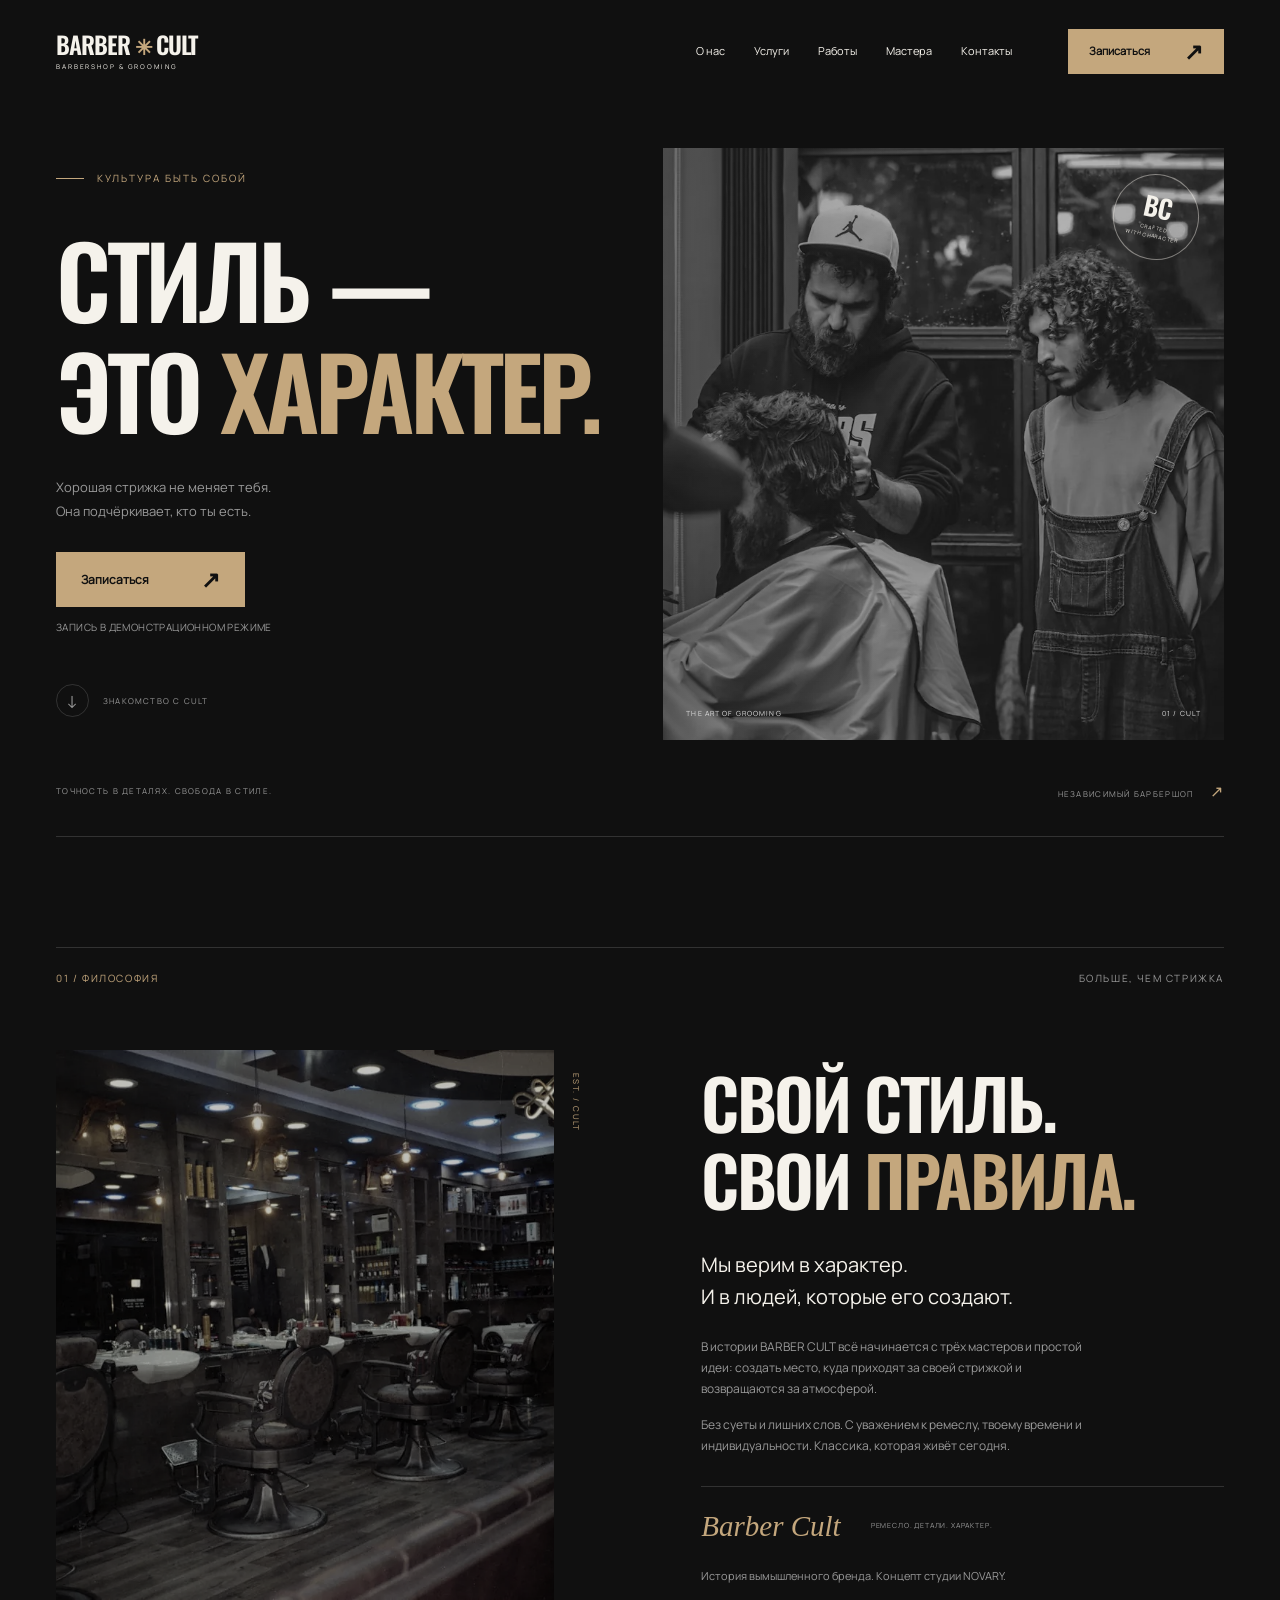
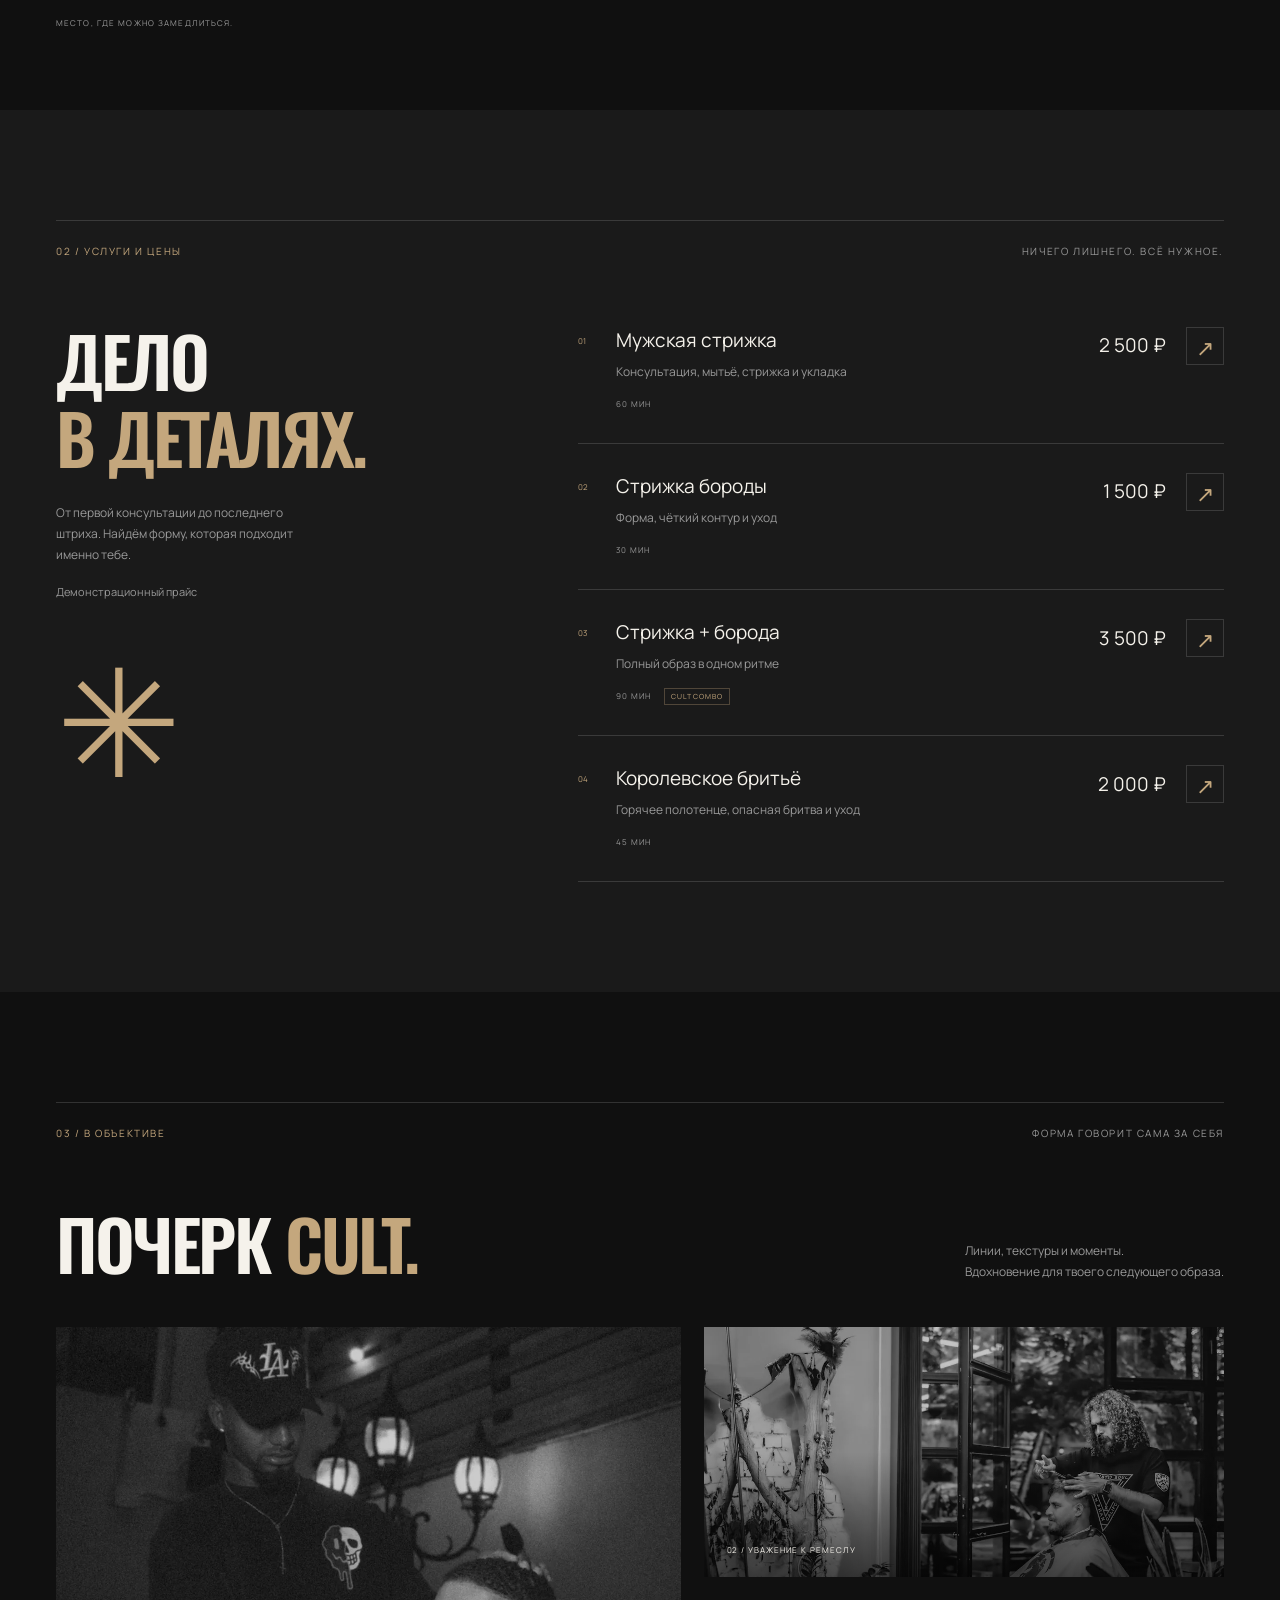
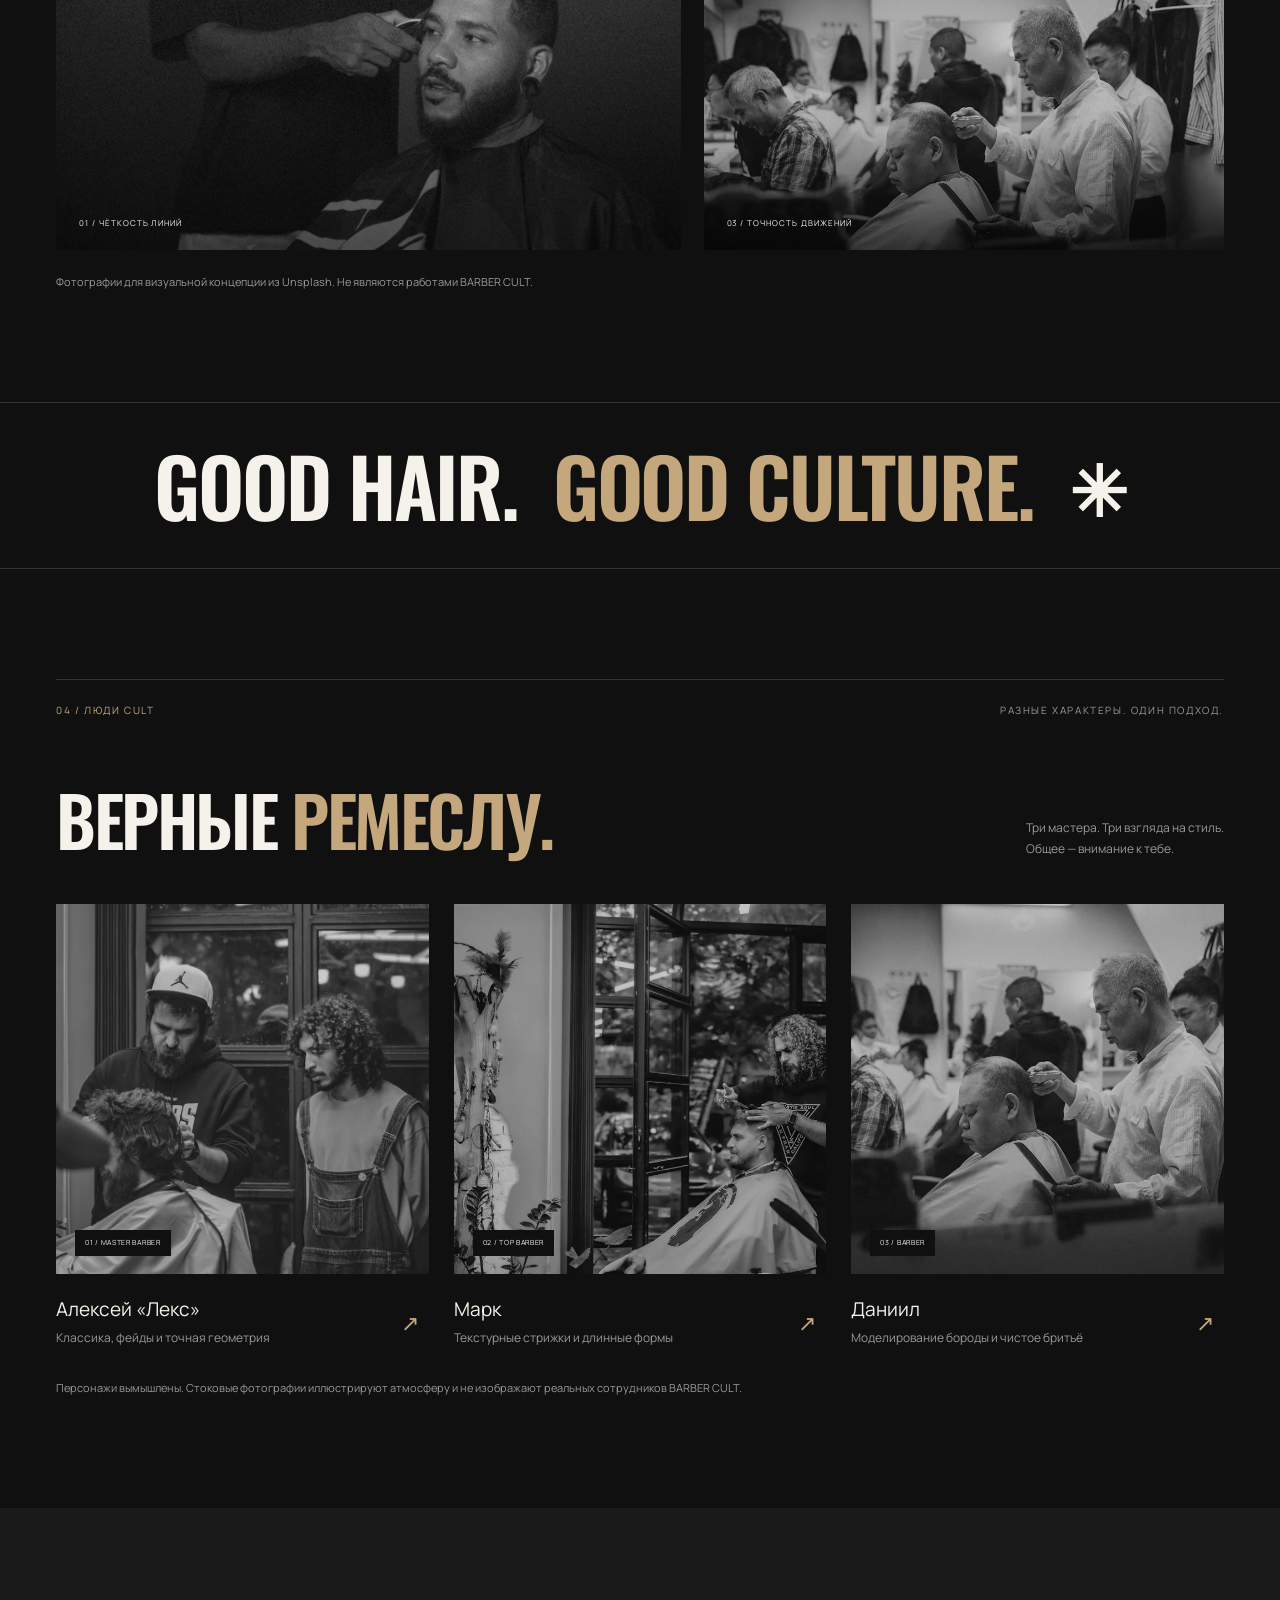
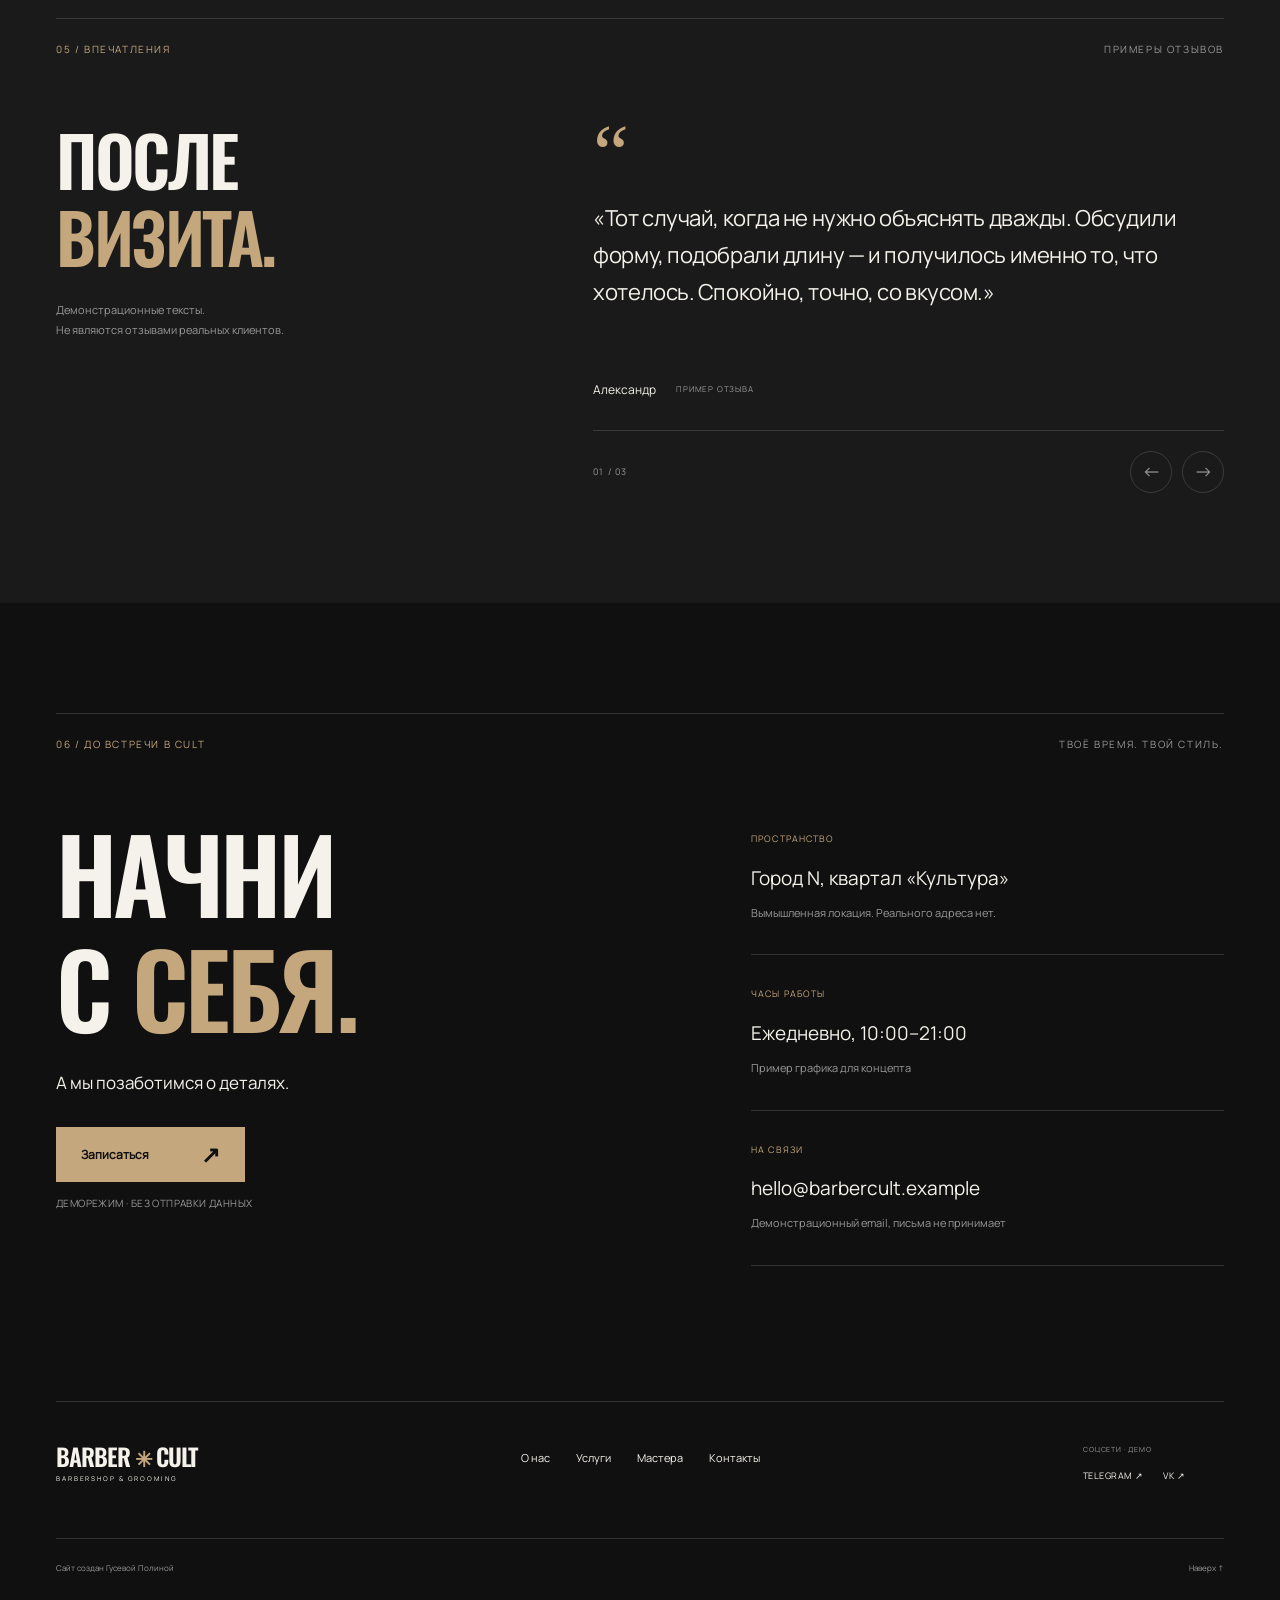
==== commit 8efe99ca: "Replace lower footer notices with Polina Guseva attribution" ====
--- a/index.html
+++ b/index.html
@@ -6,14 +6,25 @@
   <meta name="theme-color" content="#101010">
   <title>BARBER CULT — Стиль — это характер | Концепт NOVARY</title>
   <meta name="description" content="BARBER CULT — концепт барбершопа от AI-студии NOVARY. Мужские стрижки, культура ухода и внимание к деталям. Демонстрационный проект.">
+  <link rel="canonical" href="https://barber-cult.pages.dev/">
   <meta property="og:title" content="BARBER CULT — Стиль — это характер">
-  <meta property="og:description" content="Культура стрижки. Внимание к деталям. Демонстрационный проект NOVARY.">
+  <meta property="og:description" content="Демонстрационный лендинг вымышленного барбершопа. Дизайн и разработка AI-студии NOVARY.">
   <meta property="og:type" content="website">
   <meta property="og:locale" content="ru_RU">
-  <!-- После выбора домена: абсолютный og:image, og:url и canonical. -->
-  <meta property="og:image" content="assets/images/hero.jpg">
-  <meta property="og:image:alt" content="Барбер за работой — визуальная концепция BARBER CULT">
+  <meta property="og:site_name" content="BARBER CULT / NOVARY">
+  <meta property="og:url" content="https://barber-cult.pages.dev/">
+  <meta property="og:image" content="https://barber-cult.pages.dev/assets/images/interior.jpg">
+  <meta property="og:image:type" content="image/jpeg">
+  <meta property="og:image:width" content="1100">
+  <meta property="og:image:height" content="754">
+  <meta property="og:image:alt" content="Винтажный интерьер — фотография для визуальной концепции BARBER CULT">
+  <meta name="twitter:card" content="summary_large_image">
+  <meta name="twitter:title" content="BARBER CULT — концепт AI-студии NOVARY">
+  <meta name="twitter:description" content="Демонстрационный лендинг вымышленного барбершопа. Дизайн и разработка NOVARY.">
+  <meta name="twitter:image" content="https://barber-cult.pages.dev/assets/images/interior.jpg">
+  <meta name="twitter:image:alt" content="Винтажный интерьер — фотография для визуальной концепции BARBER CULT">
   <meta name="author" content="NOVARY">
+  <link rel="icon" href="favicon.ico" sizes="16x16 32x32 48x48 64x64">
   <link rel="icon" href="assets/favicon.svg" type="image/svg+xml">
   <link rel="stylesheet" href="styles.css">
   <script src="script.js" defer></script>
@@ -85,7 +96,7 @@
 
     <section class="section contacts container" id="contacts" aria-labelledby="contacts-title"><div class="section-kicker reveal"><span>06 / ДО ВСТРЕЧИ В CULT</span><span>ТВОЁ ВРЕМЯ. ТВОЙ СТИЛЬ.</span></div><div class="contacts-layout"><div class="reveal"><h2 id="contacts-title">НАЧНИ<br>С <span class="accent">СЕБЯ.</span></h2><p class="lead">А мы позаботимся о деталях.</p><button type="button" disabled class="button" data-book>Записаться <span aria-hidden="true">↗</span></button><p class="micro booking-caption">ДЕМОРЕЖИМ · БЕЗ ОТПРАВКИ ДАННЫХ</p></div><div class="contact-details reveal"><div><span class="micro accent">ПРОСТРАНСТВО</span><p>Город N, квартал «Культура»</p><span class="demo-note">Вымышленная локация. Реального адреса нет.</span></div><div><span class="micro accent">ЧАСЫ РАБОТЫ</span><p>Ежедневно, 10:00–21:00</p><span class="demo-note">Пример графика для концепта</span></div><div><span class="micro accent">НА СВЯЗИ</span><p>hello@barbercult.example</p><span class="demo-note">Демонстрационный email, письма не принимает</span></div></div></div></section>
   </main>
-  <footer class="footer container"><div class="footer-main"><a class="logo" href="#top">BARBER<span class="logo-star" aria-hidden="true">✳</span>CULT<span class="logo-sub">BARBERSHOP & GROOMING</span></a><nav aria-label="Навигация в подвале"><a href="#about">О нас</a><a href="#services">Услуги</a><a href="#team">Мастера</a><a href="#contacts">Контакты</a></nav><div class="socials"><span class="micro">СОЦСЕТИ · ДЕМО</span><button type="button" disabled class="text-button" data-social="Telegram">TELEGRAM ↗</button><button type="button" disabled class="text-button" data-social="VK">VK ↗</button></div></div><div class="footer-bottom"><span>© <span id="year">2026</span> BARBER CULT · Демонстрационный проект</span><span>DESIGN & DEVELOPMENT <a href="#project-note" class="studio">NOVARY ↗</a></span><a href="#top">Наверх ↑</a></div><p id="project-note" class="project-note">Портфолио AI-студии NOVARY. BARBER CULT — вымышленный бренд. Услуги не оказываются, запись недоступна. <a href="credits.html">Источники фотографий</a>.</p></footer>
+  <footer class="footer container"><div class="footer-main"><a class="logo" href="#top">BARBER<span class="logo-star" aria-hidden="true">✳</span>CULT<span class="logo-sub">BARBERSHOP & GROOMING</span></a><nav aria-label="Навигация в подвале"><a href="#about">О нас</a><a href="#services">Услуги</a><a href="#team">Мастера</a><a href="#contacts">Контакты</a></nav><div class="socials"><span class="micro">СОЦСЕТИ · ДЕМО</span><button type="button" disabled class="text-button" data-social="Telegram">TELEGRAM ↗</button><button type="button" disabled class="text-button" data-social="VK">VK ↗</button></div></div><div class="footer-bottom"><span>Сайт создан Гусевой Полиной</span><a href="#top">Наверх ↑</a></div></footer>
   <dialog id="booking-dialog" aria-labelledby="dialog-title" aria-describedby="dialog-description"><button type="button" disabled class="dialog-close" aria-label="Закрыть окно">×</button><p class="eyebrow">BARBER CULT / ДЕМОРЕЖИМ</p><h2 id="dialog-title">ТВОЙ СЛЕДУЮЩИЙ<br><span class="accent">ОБРАЗ.</span></h2><p id="dialog-description">Это демонстрационный проект NOVARY. Настоящая запись недоступна: данные не собираются и никуда не отправляются.</p><p id="booking-selection" class="booking-selection" hidden></p><div class="dialog-actions"><button type="button" disabled class="button" id="dialog-services">Посмотреть услуги <span aria-hidden="true">↗</span></button><button type="button" disabled class="text-button dialog-dismiss">Вернуться на сайт</button></div></dialog>
   <noscript><p class="noscript-note">JavaScript отключён. Навигация и информация доступны. Запись в этом демонстрационном проекте не ведётся.</p></noscript>
 </body>
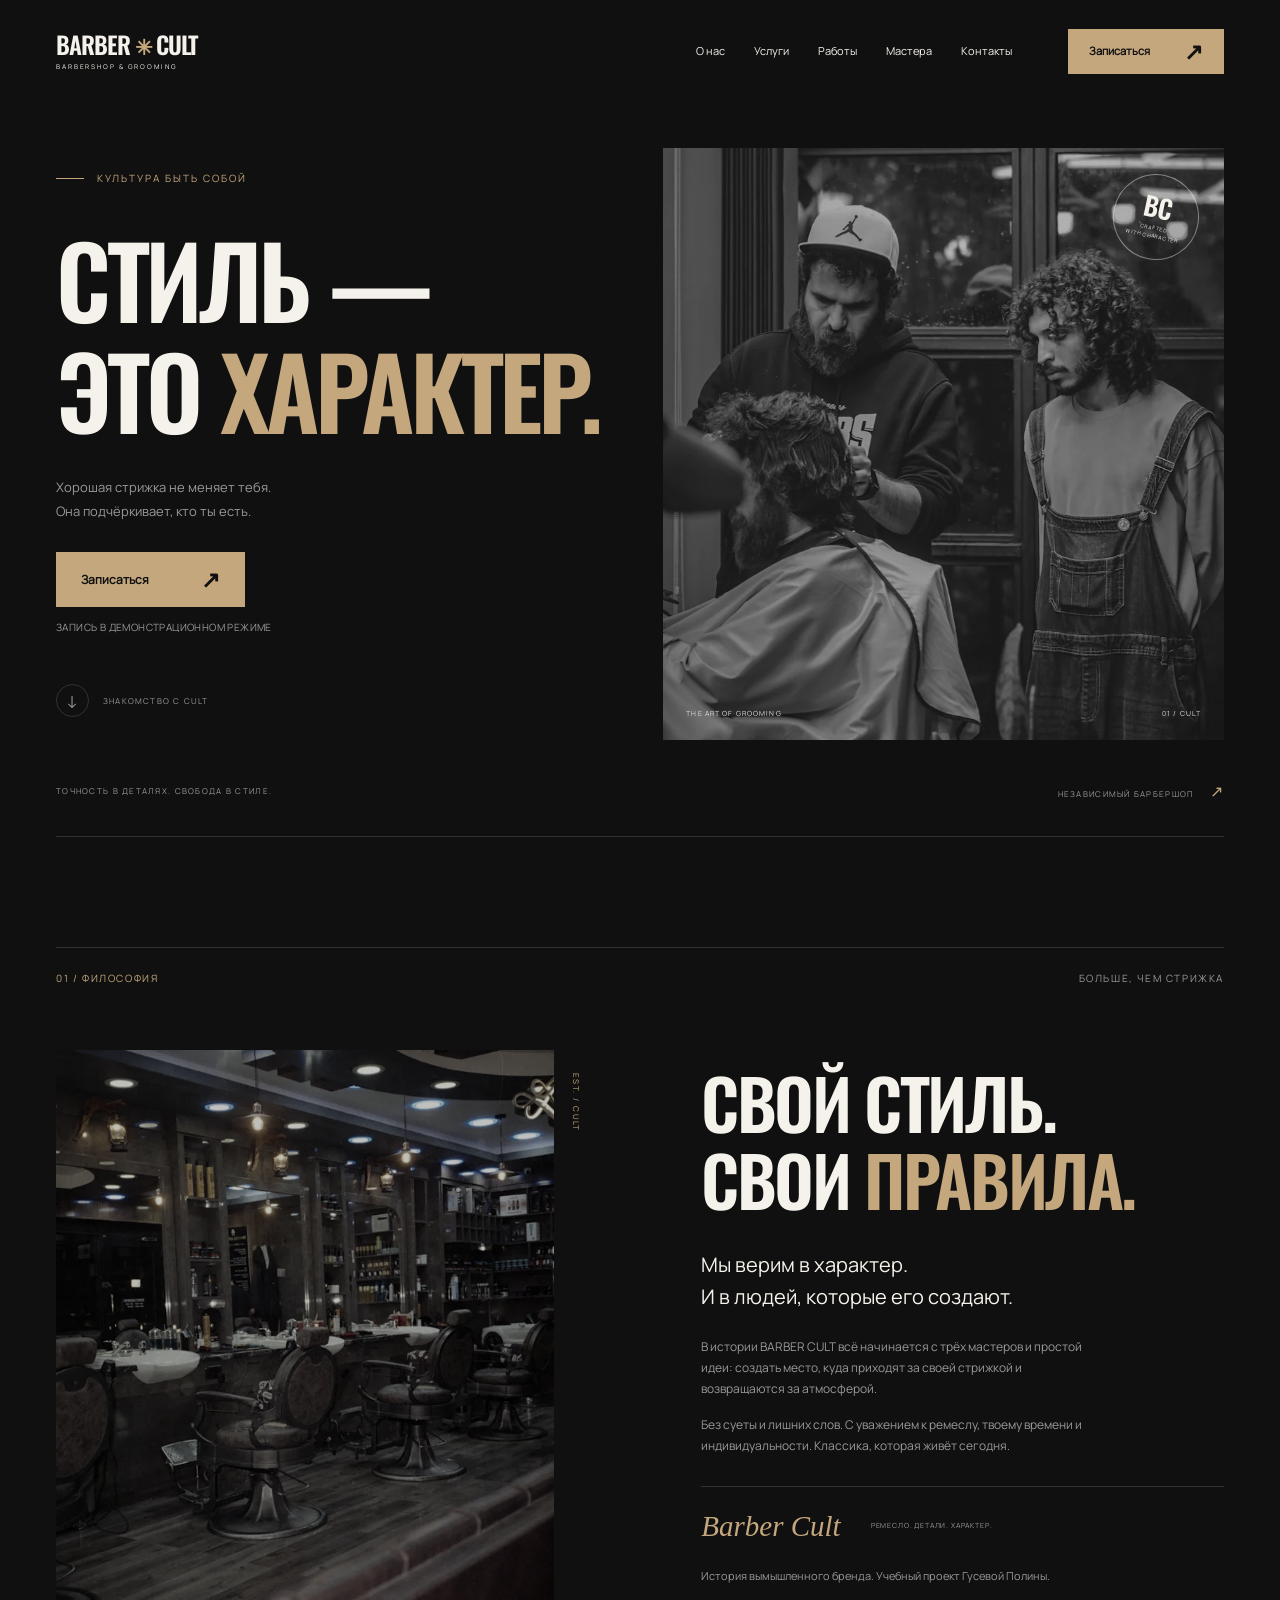
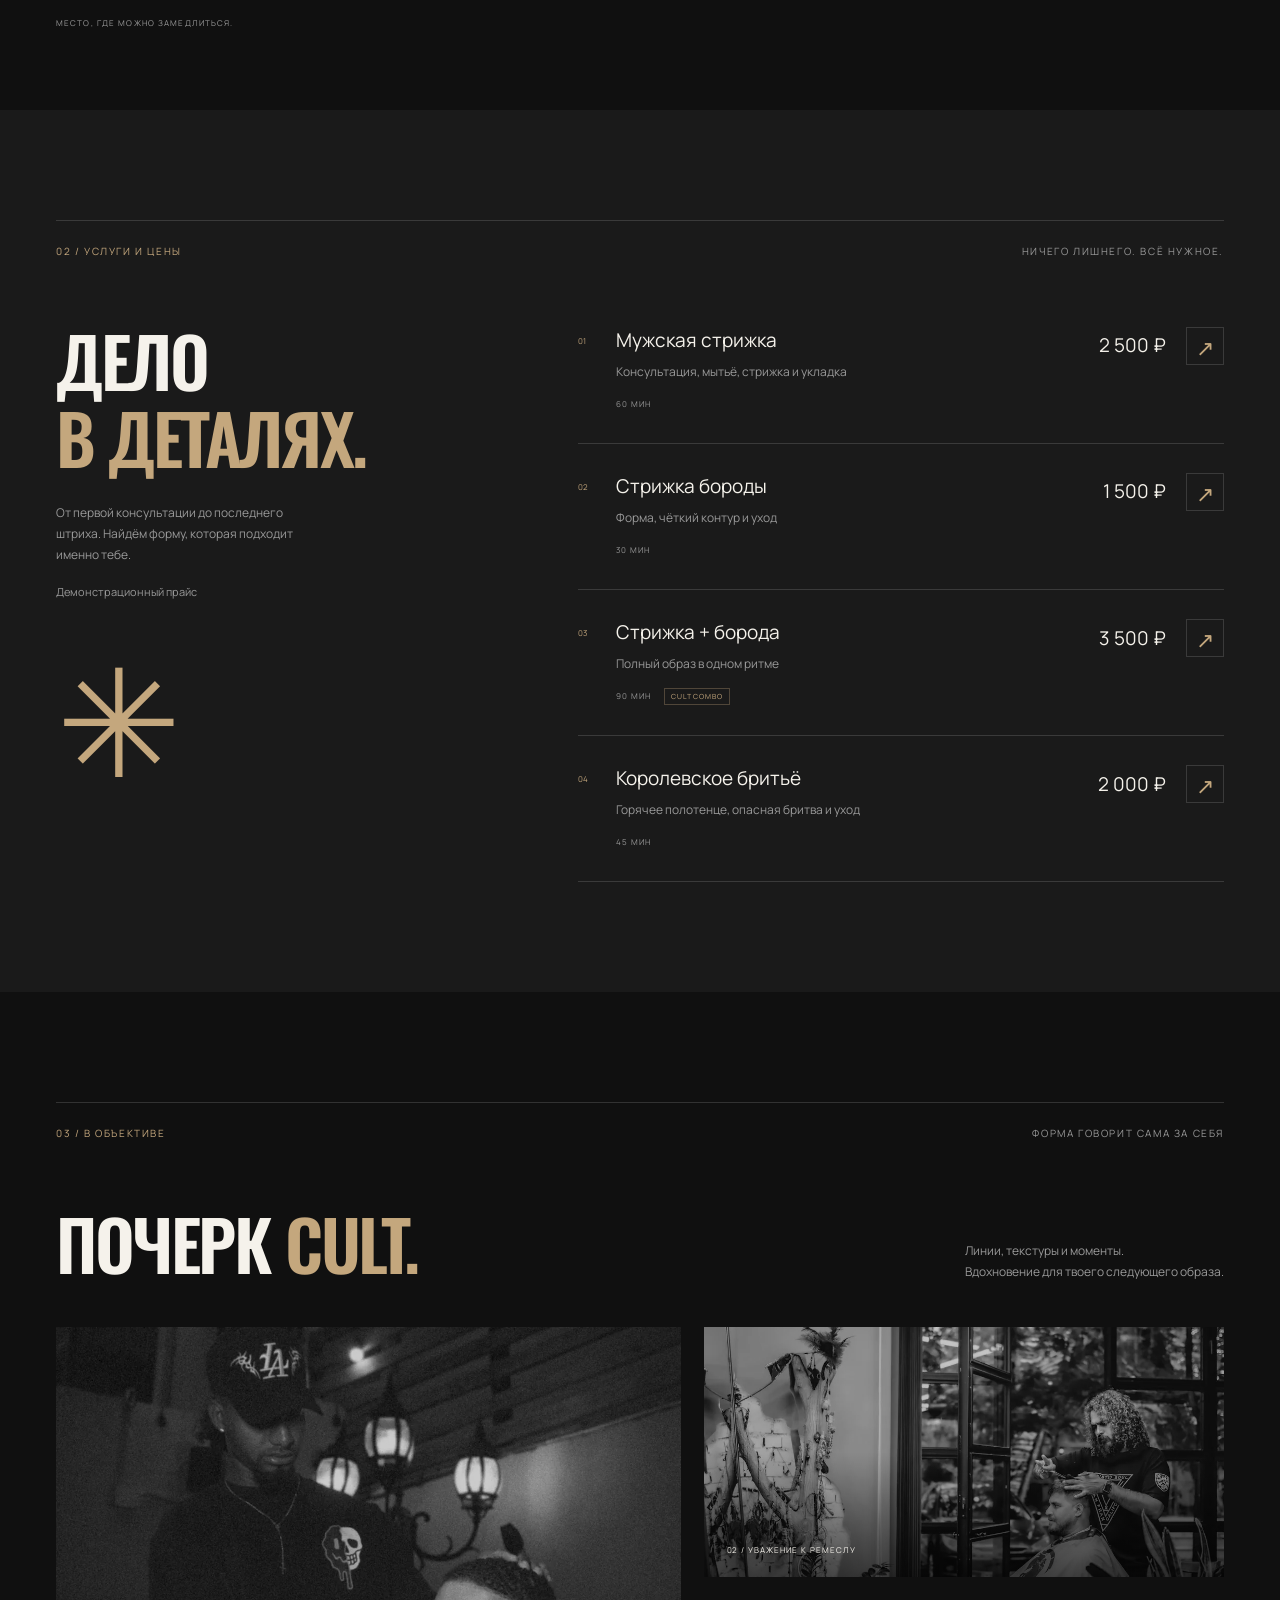
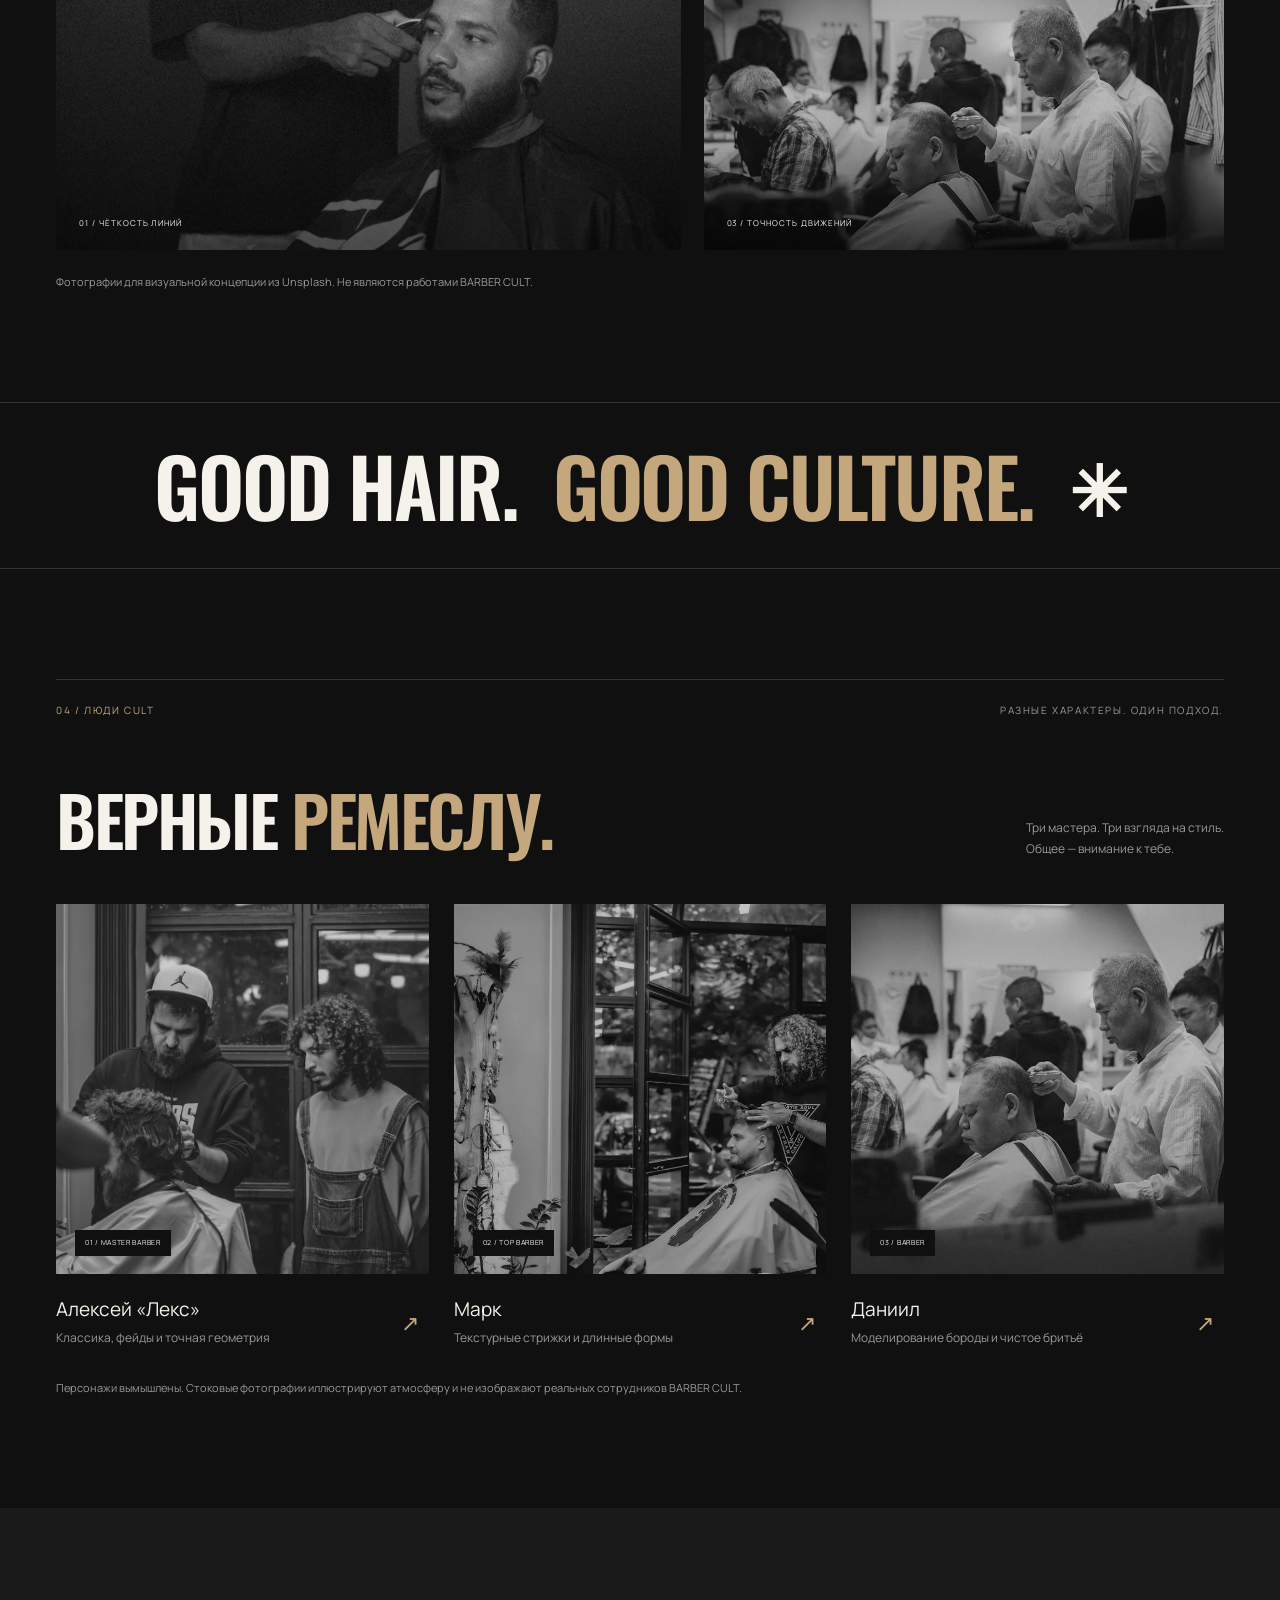
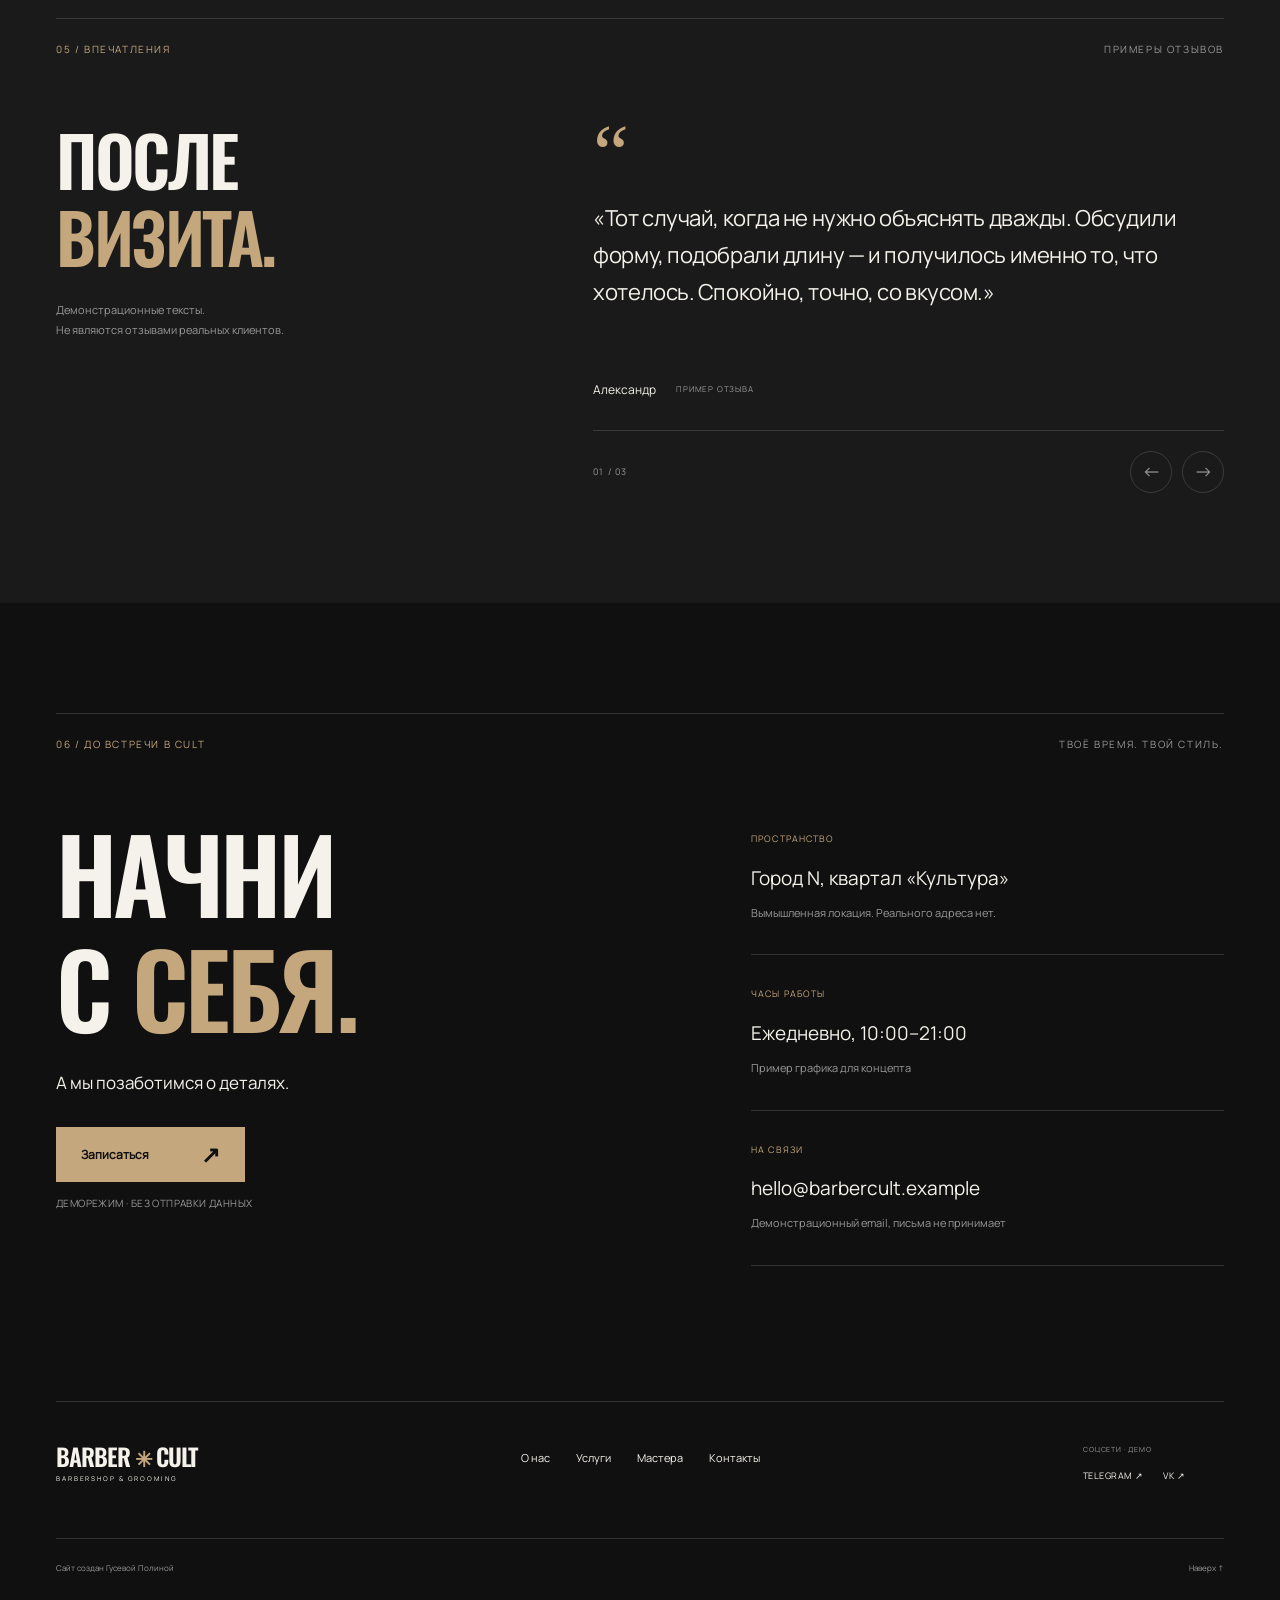
==== commit c33c96f5: "Present BARBER CULT as Polina Guseva educational project: index.html" ====
--- a/index.html
+++ b/index.html
@@ -4,14 +4,14 @@
   <meta charset="utf-8">
   <meta name="viewport" content="width=device-width, initial-scale=1">
   <meta name="theme-color" content="#101010">
-  <title>BARBER CULT — Стиль — это характер | Концепт NOVARY</title>
-  <meta name="description" content="BARBER CULT — концепт барбершопа от AI-студии NOVARY. Мужские стрижки, культура ухода и внимание к деталям. Демонстрационный проект.">
+  <title>BARBER CULT — Учебный проект Гусевой Полины</title>
+  <meta name="description" content="Учебный проект Гусевой Полины — сайт вымышленного барбершопа BARBER CULT. Мужские стрижки, культура ухода и внимание к деталям.">
   <link rel="canonical" href="https://barber-cult.pages.dev/">
-  <meta property="og:title" content="BARBER CULT — Стиль — это характер">
-  <meta property="og:description" content="Демонстрационный лендинг вымышленного барбершопа. Дизайн и разработка AI-студии NOVARY.">
+  <meta property="og:title" content="BARBER CULT — Учебный проект Гусевой Полины">
+  <meta property="og:description" content="Учебный проект Гусевой Полины — сайт вымышленного барбершопа BARBER CULT. Мужские стрижки, культура ухода и внимание к деталям.">
   <meta property="og:type" content="website">
   <meta property="og:locale" content="ru_RU">
-  <meta property="og:site_name" content="BARBER CULT / NOVARY">
+  <meta property="og:site_name" content="BARBER CULT">
   <meta property="og:url" content="https://barber-cult.pages.dev/">
   <meta property="og:image" content="https://barber-cult.pages.dev/assets/images/interior.jpg">
   <meta property="og:image:type" content="image/jpeg">
@@ -19,11 +19,11 @@
   <meta property="og:image:height" content="754">
   <meta property="og:image:alt" content="Винтажный интерьер — фотография для визуальной концепции BARBER CULT">
   <meta name="twitter:card" content="summary_large_image">
-  <meta name="twitter:title" content="BARBER CULT — концепт AI-студии NOVARY">
-  <meta name="twitter:description" content="Демонстрационный лендинг вымышленного барбершопа. Дизайн и разработка NOVARY.">
+  <meta name="twitter:title" content="BARBER CULT — Учебный проект Гусевой Полины">
+  <meta name="twitter:description" content="Учебный проект Гусевой Полины — сайт вымышленного барбершопа BARBER CULT. Мужские стрижки, культура ухода и внимание к деталям.">
   <meta name="twitter:image" content="https://barber-cult.pages.dev/assets/images/interior.jpg">
   <meta name="twitter:image:alt" content="Винтажный интерьер — фотография для визуальной концепции BARBER CULT">
-  <meta name="author" content="NOVARY">
+  <meta name="author" content="Гусева Полина">
   <link rel="icon" href="favicon.ico" sizes="16x16 32x32 48x48 64x64">
   <link rel="icon" href="assets/favicon.svg" type="image/svg+xml">
   <link rel="stylesheet" href="styles.css">
@@ -55,7 +55,7 @@
       <div class="section-kicker reveal"><span>01 / ФИЛОСОФИЯ</span><span>БОЛЬШЕ, ЧЕМ СТРИЖКА</span></div>
       <div class="about-grid">
         <figure class="about-photo reveal"><picture><source type="image/webp" srcset="assets/images/interior.webp"><img src="assets/images/interior.jpg" alt="Винтажные кожаные кресла и зеркала в барбершопе" width="1100" height="754" loading="lazy" decoding="async"></picture><figcaption>МЕСТО, ГДЕ МОЖНО ЗАМЕДЛИТЬСЯ.</figcaption></figure>
-        <div class="about-copy reveal"><h2 id="about-title">СВОЙ СТИЛЬ.<br>СВОИ <span class="accent">ПРАВИЛА.</span></h2><p class="lead">Мы верим в характер.<br>И в людей, которые его создают.</p><p>В истории BARBER CULT всё начинается с трёх мастеров и простой идеи: создать место, куда приходят за своей стрижкой и возвращаются за атмосферой.</p><p>Без суеты и лишних слов. С уважением к ремеслу, твоему времени и индивидуальности. Классика, которая живёт сегодня.</p><div class="about-signature"><span class="signature">Barber Cult</span><span class="micro">РЕМЕСЛО. ДЕТАЛИ. ХАРАКТЕР.</span></div><p class="demo-note">История вымышленного бренда. Концепт студии NOVARY.</p></div>
+        <div class="about-copy reveal"><h2 id="about-title">СВОЙ СТИЛЬ.<br>СВОИ <span class="accent">ПРАВИЛА.</span></h2><p class="lead">Мы верим в характер.<br>И в людей, которые его создают.</p><p>В истории BARBER CULT всё начинается с трёх мастеров и простой идеи: создать место, куда приходят за своей стрижкой и возвращаются за атмосферой.</p><p>Без суеты и лишних слов. С уважением к ремеслу, твоему времени и индивидуальности. Классика, которая живёт сегодня.</p><div class="about-signature"><span class="signature">Barber Cult</span><span class="micro">РЕМЕСЛО. ДЕТАЛИ. ХАРАКТЕР.</span></div><p class="demo-note">История вымышленного бренда. Учебный проект Гусевой Полины.</p></div>
       </div>
     </section>
 
@@ -97,7 +97,7 @@
     <section class="section contacts container" id="contacts" aria-labelledby="contacts-title"><div class="section-kicker reveal"><span>06 / ДО ВСТРЕЧИ В CULT</span><span>ТВОЁ ВРЕМЯ. ТВОЙ СТИЛЬ.</span></div><div class="contacts-layout"><div class="reveal"><h2 id="contacts-title">НАЧНИ<br>С <span class="accent">СЕБЯ.</span></h2><p class="lead">А мы позаботимся о деталях.</p><button type="button" disabled class="button" data-book>Записаться <span aria-hidden="true">↗</span></button><p class="micro booking-caption">ДЕМОРЕЖИМ · БЕЗ ОТПРАВКИ ДАННЫХ</p></div><div class="contact-details reveal"><div><span class="micro accent">ПРОСТРАНСТВО</span><p>Город N, квартал «Культура»</p><span class="demo-note">Вымышленная локация. Реального адреса нет.</span></div><div><span class="micro accent">ЧАСЫ РАБОТЫ</span><p>Ежедневно, 10:00–21:00</p><span class="demo-note">Пример графика для концепта</span></div><div><span class="micro accent">НА СВЯЗИ</span><p>hello@barbercult.example</p><span class="demo-note">Демонстрационный email, письма не принимает</span></div></div></div></section>
   </main>
   <footer class="footer container"><div class="footer-main"><a class="logo" href="#top">BARBER<span class="logo-star" aria-hidden="true">✳</span>CULT<span class="logo-sub">BARBERSHOP & GROOMING</span></a><nav aria-label="Навигация в подвале"><a href="#about">О нас</a><a href="#services">Услуги</a><a href="#team">Мастера</a><a href="#contacts">Контакты</a></nav><div class="socials"><span class="micro">СОЦСЕТИ · ДЕМО</span><button type="button" disabled class="text-button" data-social="Telegram">TELEGRAM ↗</button><button type="button" disabled class="text-button" data-social="VK">VK ↗</button></div></div><div class="footer-bottom"><span>Сайт создан Гусевой Полиной</span><a href="#top">Наверх ↑</a></div></footer>
-  <dialog id="booking-dialog" aria-labelledby="dialog-title" aria-describedby="dialog-description"><button type="button" disabled class="dialog-close" aria-label="Закрыть окно">×</button><p class="eyebrow">BARBER CULT / ДЕМОРЕЖИМ</p><h2 id="dialog-title">ТВОЙ СЛЕДУЮЩИЙ<br><span class="accent">ОБРАЗ.</span></h2><p id="dialog-description">Это демонстрационный проект NOVARY. Настоящая запись недоступна: данные не собираются и никуда не отправляются.</p><p id="booking-selection" class="booking-selection" hidden></p><div class="dialog-actions"><button type="button" disabled class="button" id="dialog-services">Посмотреть услуги <span aria-hidden="true">↗</span></button><button type="button" disabled class="text-button dialog-dismiss">Вернуться на сайт</button></div></dialog>
+  <dialog id="booking-dialog" aria-labelledby="dialog-title" aria-describedby="dialog-description"><button type="button" disabled class="dialog-close" aria-label="Закрыть окно">×</button><p class="eyebrow">BARBER CULT / ДЕМОРЕЖИМ</p><h2 id="dialog-title">ТВОЙ СЛЕДУЮЩИЙ<br><span class="accent">ОБРАЗ.</span></h2><p id="dialog-description">Это учебный проект Гусевой Полины. Настоящая запись недоступна: данные не собираются и никуда не отправляются.</p><p id="booking-selection" class="booking-selection" hidden></p><div class="dialog-actions"><button type="button" disabled class="button" id="dialog-services">Посмотреть услуги <span aria-hidden="true">↗</span></button><button type="button" disabled class="text-button dialog-dismiss">Вернуться на сайт</button></div></dialog>
   <noscript><p class="noscript-note">JavaScript отключён. Навигация и информация доступны. Запись в этом демонстрационном проекте не ведётся.</p></noscript>
 </body>
 </html>
